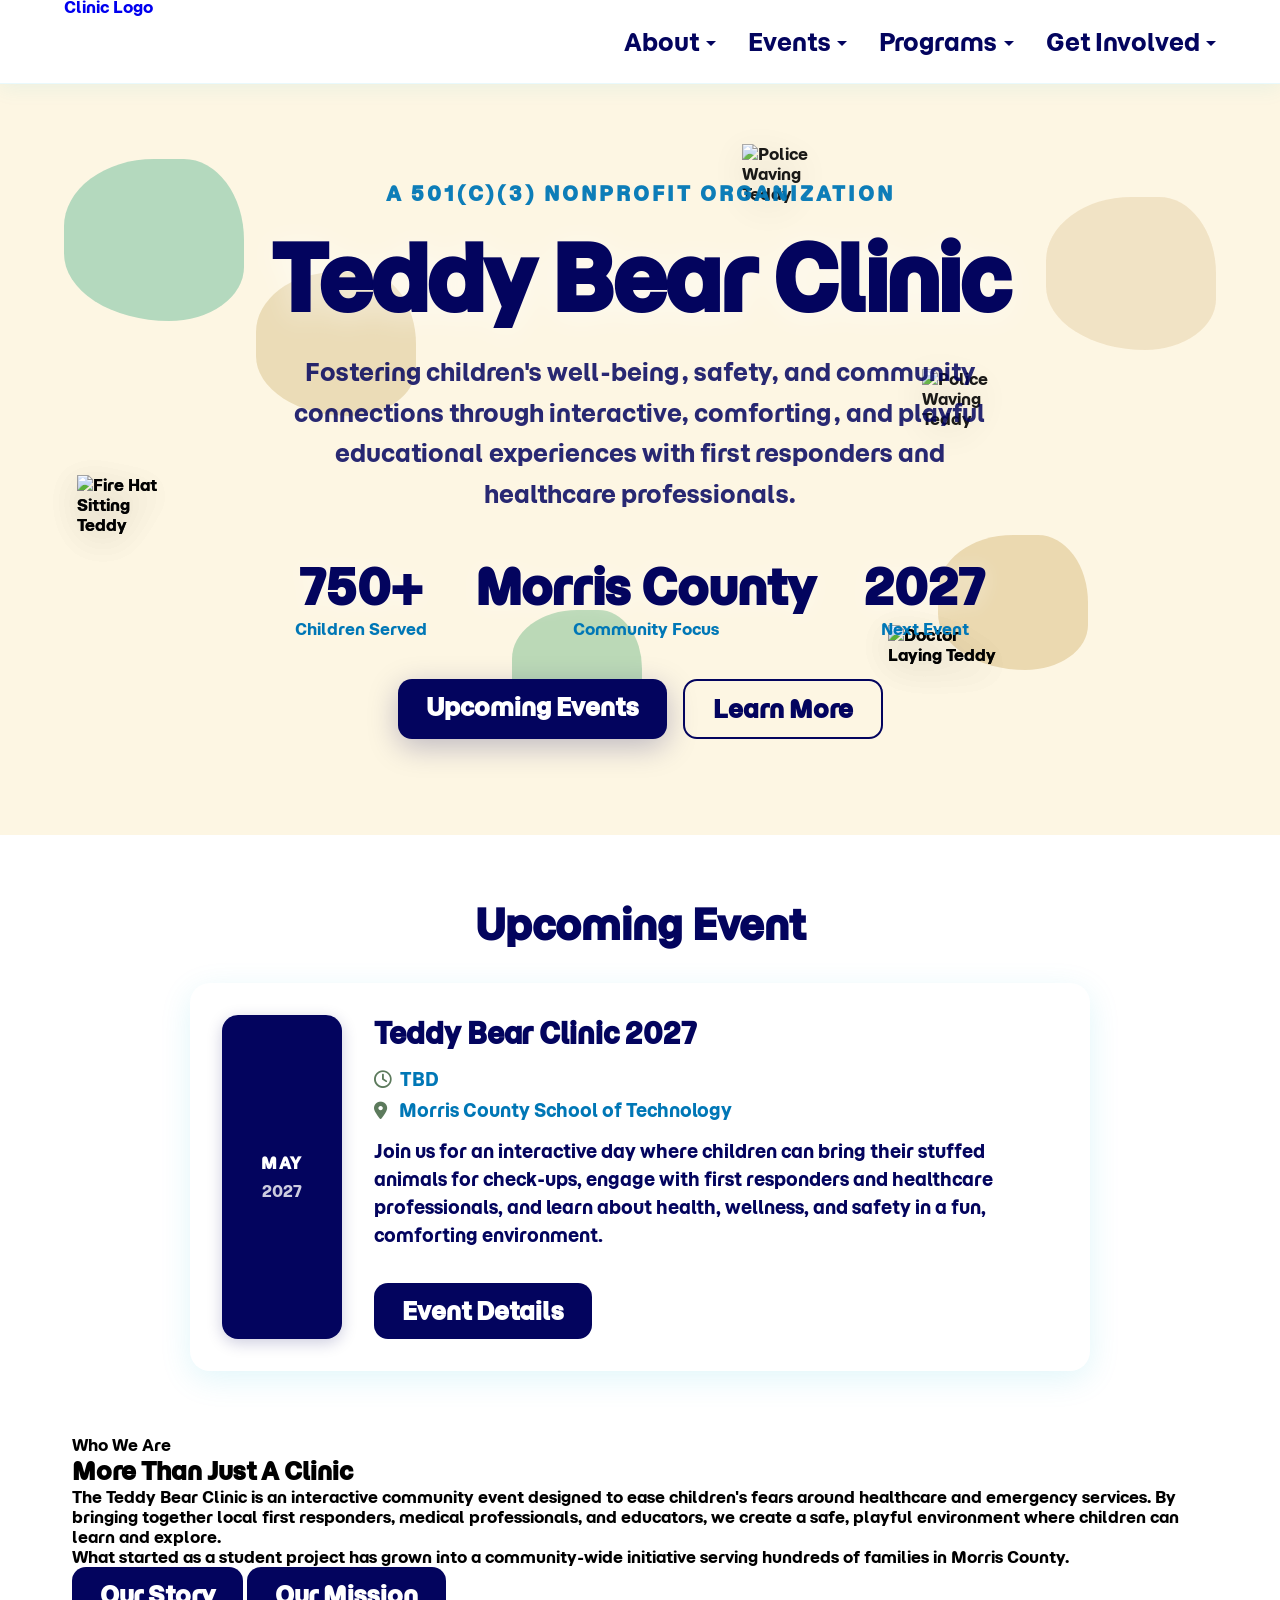
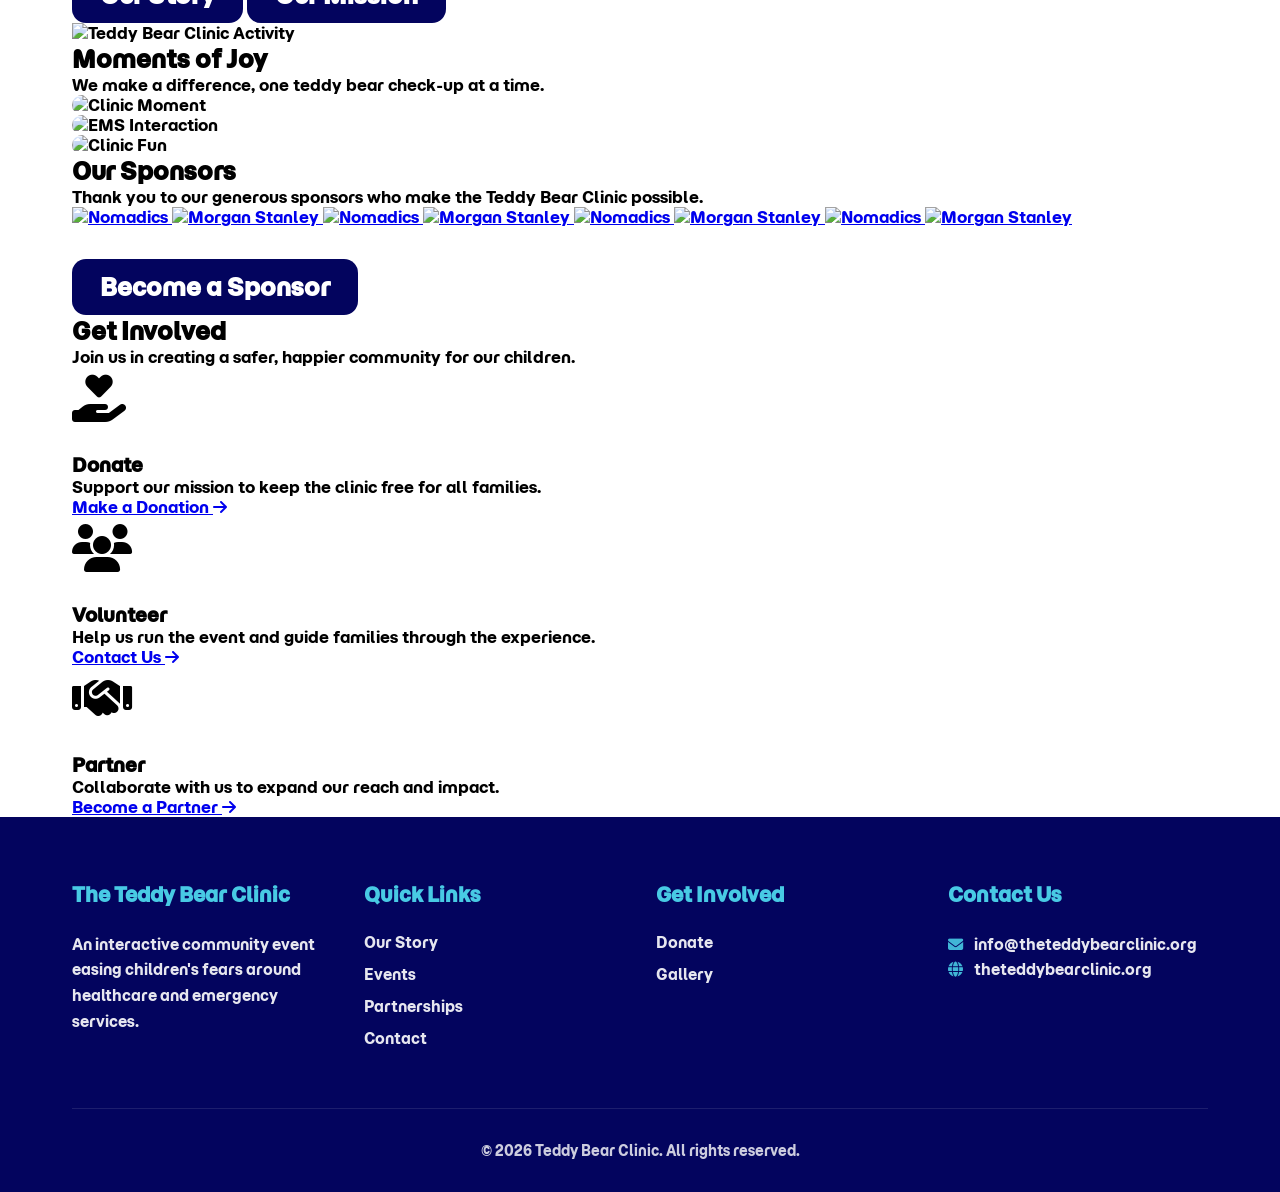
==== templates/index.html @ 262f2ca6 "Apply founders' content decisions: partners, photos, registration Content: - partnerships.html: merg" ====
<!DOCTYPE html>

<html lang="en">

<head>
    <meta charset="UTF-8">
    <meta name="viewport" content="width=device-width, initial-scale=1.0">
    <meta name="theme-color" content="#ffffff">
    <title>The Teddy Bear Clinic</title>
    <meta name="description" content="The Teddy Bear Clinic is a community event that helps children feel more comfortable with healthcare and emergency services.">
    <meta name="robots" content="index,follow">
    <link rel="canonical" href="https://theteddybearclinic.org/">
    <meta property="og:type" content="website">
    <meta property="og:site_name" content="The Teddy Bear Clinic">
    <meta property="og:title" content="The Teddy Bear Clinic">
    <meta property="og:description" content="The Teddy Bear Clinic is a community event that helps children feel more comfortable with healthcare and emergency services.">
    <meta property="og:url" content="https://theteddybearclinic.org/">
    <meta property="og:image" content="https://theteddybearclinic.org/static/assets/preview.jpg">
    <meta name="twitter:card" content="summary_large_image">
    <meta name="twitter:title" content="The Teddy Bear Clinic">
    <meta name="twitter:description" content="The Teddy Bear Clinic is a community event that helps children feel more comfortable with healthcare and emergency services.">
    <meta name="twitter:image" content="https://theteddybearclinic.org/static/assets/preview.jpg">
    <link rel="preconnect" href="https://fonts.googleapis.com">
    <link rel="preconnect" href="https://fonts.gstatic.com" crossorigin>
    <link href="https://fonts.googleapis.com/css2?family=Momo+Trust+Display&display=swap" rel="stylesheet">
    <link rel="stylesheet" href="../static/css/style.css">
    <link rel="stylesheet" href="../static/css/index.css">
    <link rel="stylesheet" href="https://cdnjs.cloudflare.com/ajax/libs/font-awesome/6.5.1/css/all.min.css">
    <link rel="icon" href="../static/assets/favicon.ico" />
</head>

<body class="page-home">
    <!-- Navigation Menu -->
    <nav>
        <a href="index.html" class="logo">
            <img src="../static/assets/logo.svg" alt="The Teddy Bear Clinic Logo">
        </a>

        <!-- Hamburger Menu Button -->
        <button class="nav-toggle" aria-label="Toggle navigation" aria-expanded="false">
            <span class="hamburger"></span>
        </button>

        <ul class="nav-links">
            <li class="dropdown">
                <a href="#">About</a>
                <div class="dropdown-menu">
                    <a href="our-story.html">Our Story</a>
                    <a href="mission-vision.html">Mission & Vision</a>
                    <a href="our-team.html">Our Team</a>
                    <a href="contact.html">Contact Us</a>
                </div>
            </li>
            <li class="dropdown">
                <a href="events.html">Events</a>
                <div class="dropdown-menu">
                    <a href="events.html">Upcoming Events</a>
                    <a href="past-events.html">Past Events</a>
                </div>
            </li>
            <li class="dropdown">
                <a href="#">Programs</a>
                <div class="dropdown-menu">
                    <a href="expansion.html">Expansion</a>
                    <a href="outreach.html">Community Outreach</a>
                    <a href="curriculum.html">Curriculum</a>
                </div>
            </li>
            <li class="dropdown">
                <a href="#">Get Involved</a>
                <div class="dropdown-menu">
                    <a href="partnerships.html">Partner With Us</a>
                    <a href="donate.html">Donate</a>
                    <a href="gallery.html">Gallery</a>
                </div>
            </li>
        </ul>
    </nav>

    <!-- Hero Section -->
    <section class="hero hero-palette-home">
        <!-- Animated blob shapes -->
        <div class="hero-blobs">
            <div class="hero-teddy hero-teddy-3"><img
                    src="../static/assets/Teddy Bear Clinic 2025/AssortedTeddies/FireHatSittingTeddy.png" alt="Fire Hat Sitting Teddy">
            </div>
            <div class="blob blob-1"></div>
            <div class="blob blob-3"></div>
            <div class="hero-teddy hero-teddy-1"><img
                    src="../static/assets/Teddy Bear Clinic 2025/AssortedTeddies/PoliceWavingTeddy.png" alt="Police Waving Teddy">
            </div>
            <div class="blob blob-4"></div>
            <div class="blob blob-6"></div>
            <div class="hero-teddy hero-teddy-4"><img
                    src="../static/assets/Teddy Bear Clinic 2025/AssortedTeddies/LayingDoctorTeddy.png"
                    alt="Doctor Laying Teddy"></div>
            <div class="blob blob-8"></div>
            <div class="hero-teddy hero-teddy-3"><img
                    src="../static/assets/Teddy Bear Clinic 2025/AssortedTeddies/FireHatSittingTeddy.png" alt="Fire Hat Sitting Teddy">
            </div>
            <div class="hero-teddy hero-teddy-2"><img
                    src="../static/assets/Teddy Bear Clinic 2025/AssortedTeddies/PoliceWavingTeddy.png" alt="Police Waving Teddy">
            </div>
            <div class="hero-teddy hero-teddy-4"><img
                    src="../static/assets/Teddy Bear Clinic 2025/AssortedTeddies/LayingDoctorTeddy.png"
                    alt="Doctor Laying Teddy"></div>
            
        </div>
        <div class="hero-content">
            <p class="hero-tagline">A 501(c)(3) Nonprofit Organization</p>
            <h1>Teddy Bear Clinic</h1>
            <p class="hero-subtitle">Fostering children's well-being, safety, and community connections through
                interactive, comforting, and playful educational experiences with first responders and healthcare
                professionals.</p>
            <div class="hero-stats">
                <div class="hero-stat">
                    <span class="hero-stat-number">750+</span>
                    <p class="hero-stat-label">Children Served</p>
                </div>
                <div class="hero-stat">
                    <span class="hero-stat-number">Morris County</span>
                    <p class="hero-stat-label">Community Focus</p>
                </div>
                <div class="hero-stat">
                    <span class="hero-stat-number">2027</span>
                    <p class="hero-stat-label">Next Event</p>
                </div>
            </div>
            <div class="hero-cta">
                <a href="events.html" class="btn">Upcoming Events</a>
                <a href="mission-vision.html" class="btn btn-outline">Learn More</a>
            </div>
        </div>
    </section>


    <!-- Event Date Section -->
    <section class="event-date">
        <div class="event-date-content">
            <h2>Upcoming Event</h2>
            <div class="event-card">
                <div class="event-calendar">
                    <span class="event-month">MAY</span>
                    <span class="event-day"></span>
                    <span class="event-year">2027</span>
                </div>
                <div class="event-details">
                    <h3>Teddy Bear Clinic 2027</h3>
                    <p class="event-time"><i class="fa-regular fa-clock"></i>TBD</p>
                    <p class="event-location"><i class="fa-solid fa-location-dot"></i> Morris County School of
                        Technology</p>
                    <p class="event-description">Join us for an interactive day where children can bring their stuffed
                        animals for check-ups, engage with first responders and healthcare professionals, and learn
                        about health, wellness, and safety in a fun, comforting environment.</p>
                    <a href="events.html" class="btn">Event Details</a>
                </div>
            </div>
        </div>
    </section>

    <!-- About Section -->
    <section class="home-about section-padding">
        <div class="container">
            <div class="two-column-layout">
                <div class="about-text">
                    <span class="eyebrow">Who We Are</span>
                    <h2>More Than Just A Clinic</h2>
                    <p>The Teddy Bear Clinic is an interactive community event designed to ease children's fears around
                        healthcare and emergency services. By bringing together local first responders, medical
                        professionals, and educators, we create a safe, playful environment where children can learn and
                        explore.</p>
                    <p>What started as a student project has grown into a community-wide initiative serving hundreds of
                        families in Morris County.</p>
                    <div class="btn-group">
                        <a href="our-story.html" class="btn">Our Story</a>
                        <a href="mission-vision.html" class="btn btn-outline">Our Mission</a>
                    </div>
                </div>
                <div class="about-image">
                    <div class="image-placeholder">
                        <img src="../static/assets/Teddy Bear Clinic 2025/CLINIC PICS 🏥/IMG_4075.JPG"
                            alt="Teddy Bear Clinic Activity">
                    </div>
                </div>
            </div>
        </div>
    </section>

    <!-- Highlights / Gallery Preview -->
    <section class="home-gallery section-padding alt-bg">
        <div class="container">
            <div class="section-header text-center">
                <h2>Moments of Joy</h2>
                <p>We make a difference, one teddy bear check-up at a time.</p>
            </div>
            <div class="gallery-grid-preview">
                <div class="gallery-item">
                    <img src="../static/assets/Teddy Bear Clinic 2025/CLINIC PICS 🏥/IMG_4070.JPG" alt="Clinic Moment">
                </div>
                <div class="gallery-item">
                    <img src="../static/assets/Teddy Bear Clinic 2025/EMS PICS 🚑/IMG_4263.JPG" alt="EMS Interaction">
                </div>
                <div class="gallery-item">
                    <img src="../static/assets/Teddy Bear Clinic 2025/CLINIC PICS 🏥/IMG_4240.JPG" alt="Clinic Fun">
                </div>
            </div>
        </div>
    </section>

    <!-- Sponsors Section -->
    <section class="home-sponsors section-padding">
        <div class="container">
            <div class="section-header text-center">
                <h2>Our Sponsors</h2>
                <p>Thank you to our generous sponsors who make the Teddy Bear Clinic possible.</p>
            </div>
            <div class="sponsors-carousel">
                <div class="sponsors-track">
                    <a href="https://nomadics.com/" target="_blank" class="sponsor-item">
                        <img src="../static/assets/Sponsors/nomadics.png" alt="Nomadics">
                    </a>
                    <a href="https://www.morganstanley.com/" target="_blank" class="sponsor-item">
                        <img src="../static/assets/Sponsors/morgan-stanley.png" alt="Morgan Stanley">
                    </a>
                    <a href="https://nomadics.com/" target="_blank" class="sponsor-item">
                        <img src="../static/assets/Sponsors/nomadics.png" alt="Nomadics">
                    </a>
                    <a href="https://www.morganstanley.com/" target="_blank" class="sponsor-item">
                        <img src="../static/assets/Sponsors/morgan-stanley.png" alt="Morgan Stanley">
                    </a>
                    <a href="https://nomadics.com/" target="_blank" class="sponsor-item">
                        <img src="../static/assets/Sponsors/nomadics.png" alt="Nomadics">
                    </a>
                    <a href="https://www.morganstanley.com/" target="_blank" class="sponsor-item">
                        <img src="../static/assets/Sponsors/morgan-stanley.png" alt="Morgan Stanley">
                    </a>
                    <a href="https://nomadics.com/" target="_blank" class="sponsor-item">
                        <img src="../static/assets/Sponsors/nomadics.png" alt="Nomadics">
                    </a>
                    <a href="https://www.morganstanley.com/" target="_blank" class="sponsor-item">
                        <img src="../static/assets/Sponsors/morgan-stanley.png" alt="Morgan Stanley">
                    </a>    
                </div>
            </div>
            <div class="text-center" style="margin-top: 2rem;">
                <a href="partnerships.html" class="btn btn-outline">Become a Sponsor</a>
            </div>
        </div>
    </section>

    <!-- Get Involved Section -->
    <section class="home-involve section-padding alt-bg">
        <div class="container">
            <div class="section-header text-center">
                <h2>Get Involved</h2>
                <p>Join us in creating a safer, happier community for our children.</p>
            </div>
            <div class="involve-grid">
                <div class="involve-card">
                    <div class="card-icon"><i class="fa-solid fa-hand-holding-heart"></i></div>
                    <h3>Donate</h3>
                    <p>Support our mission to keep the clinic free for all families.</p>
                    <a href="donate.html" class="link-arrow">Make a Donation <i class="fa-solid fa-arrow-right"></i></a>
                </div>
                <div class="involve-card">
                    <div class="card-icon"><i class="fa-solid fa-users"></i></div>
                    <h3>Volunteer</h3>
                    <p>Help us run the event and guide families through the experience.</p>
                    <a href="contact.html" class="link-arrow">Contact Us <i class="fa-solid fa-arrow-right"></i></a>
                </div>
                <div class="involve-card">
                    <div class="card-icon"><i class="fa-solid fa-handshake"></i></div>
                    <h3>Partner</h3>
                    <p>Collaborate with us to expand our reach and impact.</p>
                    <a href="partnerships.html" class="link-arrow">Become a Partner <i
                            class="fa-solid fa-arrow-right"></i></a>
                </div>
            </div>
        </div>
    </section>

    <!-- Footer -->
    <footer class="site-footer">
        <div class="container">
            <div class="footer-content">
                <div class="footer-section">
                    <h4>The Teddy Bear Clinic</h4>
                    <p>An interactive community event easing children's fears around healthcare and emergency services.
                    </p>
                </div>
                <div class="footer-section">
                    <h4>Quick Links</h4>
                    <ul>
                        <li><a href="our-story.html">Our Story</a></li>
                        <li><a href="events.html">Events</a></li>
                        <li><a href="partnerships.html">Partnerships</a></li>
                        <li><a href="contact.html">Contact</a></li>
                    </ul>
                </div>
                <div class="footer-section">
                    <h4>Get Involved</h4>
                    <ul>
                        <li><a href="donate.html">Donate</a></li>
                        <li><a href="gallery.html">Gallery</a></li>
                    </ul>
                </div>
                <div class="footer-section">
                    <h4>Contact Us</h4>
                    <p><i class="fa-solid fa-envelope"></i> info@theteddybearclinic.org</p>
                    <p><i class="fa-solid fa-globe"></i> theteddybearclinic.org</p>
                </div>
            </div>
            <div class="footer-bottom">
                <p>&copy; 2026 Teddy Bear Clinic. All rights reserved.</p>
            </div>
        </div>
    </footer>

    <script src="../static/js/main.js"></script>
</body>

</html>
---- static/css/style.css ----
/* Main stylesheet */

:root {
  --bg: #ade8f4;
  --surface: #ffffff;
  --primary: #03045e;
  --secondary: #0077b6;
  --accent: rgb(23, 155, 182);
  --accent-hover: #48cae4;
  --text: #03045e;
  --text-light: #ffffff;
  --border: #90e0ef;
}

/* NOTE: Page-specific theme variables have been moved to individual page CSS files */

* {
  margin: 0;
  padding: 0;
  box-sizing: border-box;
}

html,
body {
  overflow-x: hidden;
}

html {
  background-color: #ffffff;
}

body {
  font-family: "Momo Trust Display", sans-serif;
}

/* Font Awesome Icon Styling */
.contact-icon i,
.card-icon i,
.mission-icon i,
.social-icon i {
  color: var(--theme-text);
}

.feature-icon i {
  color: var(--theme-text);
}

.image-placeholder i,
.image-placeholder.large i {
  font-size: 3rem;
}

.event-time i,
.event-location i {
  margin-right: 0.5rem;
  color: #5c7a5c;
}

.footer-section p i {
  margin-right: 0.5rem;
  color: var(--accent-hover);
}

nav {
  width: 100%;
  padding: 1.5rem 5%;
  min-height: 84px;
  background: var(--theme-surface);
  border-bottom: 1px solid #90e0ef33;
  backdrop-filter: blur(15px);
  box-shadow: 0 4px 20px rgba(0, 180, 216, 0.08);
  margin-bottom: 0;
  position: relative;
  z-index: 100;

  display: flex;
  align-items: center;
  justify-content: space-between;
}

.logo {
  position: relative;
  width: 160px;
  flex: 0 0 160px;
  display: block;
}

.logo img {
  position: absolute;
  left: 0;
  top: 50%;
  transform: translateY(-50%);
  height: 130px;
  width: auto;
  display: block;
}

.nav-links {
  list-style: none;
  display: flex;
  gap: 2rem;
}

.nav-links li {
  position: relative;
}

.nav-links li>a {
  position: relative;
  font-size: 1.5rem;
  font-weight: 500;
  color: var(--text);
  text-decoration: none;
  transition: 0.3s;
  display: block;
}

.nav-links li>a:hover {
  color: var(--accent);
}

.dropdown-menu {
  position: absolute;
  top: 100%;
  left: 50%;
  transform: translateX(-50%);
  margin-top: 1rem;
  background: var(--surface);
  border: 1px solid var(--border);
  border-radius: 12px;
  min-width: 200px;
  padding: 0.5rem 0;
  box-shadow:
    0 8px 32px rgba(0, 180, 216, 0.15),
    0 4px 16px rgba(3, 4, 94, 0.1);
  opacity: 0;
  visibility: hidden;
  transform: translateX(-50%) translateY(-10px);
  transition: all 0.3s cubic-bezier(0.4, 0, 0.2, 1);
  z-index: 1000;
}

.dropdown:hover .dropdown-menu {
  opacity: 1;
  visibility: visible;
  transform: translateX(-50%) translateY(0);
}

.dropdown-menu a {
  display: block;
  padding: 0.75rem 1.5rem;
  font-size: 1.2rem;
  font-weight: 500;
  color: var(--text);
  text-decoration: none;
  transition: all 0.2s;
  white-space: nowrap;
}

.dropdown-menu a:hover {
  background: linear-gradient(90deg, rgba(173, 232, 244, 0.3) 0%, rgba(72, 202, 228, 0.2) 100%);
  color: var(--accent);
  padding-left: 2rem;
  padding-right: 1rem;
}

.dropdown>a::after {
  content: "";
  display: inline-block;
  width: 0;
  height: 0;
  margin-left: 0.4rem;
  border-left: 5px solid transparent;
  border-right: 5px solid transparent;
  border-top: 5px solid currentColor;
  vertical-align: middle;
  transition: transform 0.3s;
}

.dropdown:hover>a::after {
  transform: rotate(180deg);
}

.btns {
  display: flex;
}

.btn {
  padding: 0.75rem 1.75rem;
  min-width: 140px;
  border-radius: 14px;
  font-weight: 700;
  font-size: 1.5rem;
  background: var(--primary);
  color: var(--text-light);
  border: none;
  cursor: pointer;
  transition:
    transform 0.28s cubic-bezier(0.4, 0, 0.2, 1),
    box-shadow 0.28s;
  text-decoration: none;
  display: inline-block;
  text-align: center;
}

.register-btn {
  background: var(--theme-primary);
  color: #ffffff;
}

.register-btn:hover {
  background: var(--theme-hover);
  transform: translateY(-2px) scale(1.03);
  box-shadow: 0 8px 20px color-mix(in srgb,
      var(--theme-hover) 40%,
      transparent);
}

.register-btn:active {
  transform: translateY(0) scale(0.98);
}

.btn:hover {
  background: var(--theme-hover);
  transform: translateY(-3px);
}

/* Hero Section - Animated Blob Style */
.hero {
  width: 100%;
  min-height: 70vh;
  display: flex;
  align-items: center;
  justify-content: center;
  background: #fdf6e3;
  padding: 6rem 5%;
  position: relative;
  overflow: hidden;
  z-index: 0;
}

/* Remove the ::before pseudo-element, we'll use real blob divs */
.hero::before {
  display: none;
}

/* Remove ::after, replaced by blobs */
.hero::after {
  display: none;
}

/* Animated blob shapes */
.hero-blobs {
  position: absolute;
  top: 0;
  left: 0;
  width: 100%;
  height: 100%;
  pointer-events: none;
  z-index: 0;
}

/* ===== BLOB ANIMATIONS (OPTIMIZED) ===== */

.blob {
  position: absolute;
  opacity: 0.85;
  will-change: transform;
  /* Default values - overridden per blob */
  --blob-color: #4a7c59;
  --blob-size: 150px;
  --blob-top: 50%;
  --blob-left: 50%;
  --float-duration: 25s;
  --float-delay: 0s;
  --morph-duration: 10s;
  --morph-delay: 0s;

  width: var(--blob-size);
  height: calc(var(--blob-size) * 0.9);
  background: var(--blob-color);
  top: var(--blob-top);
  left: var(--blob-left);
  border-radius: 60% 40% 50% 70% / 50% 60% 40% 50%;
  animation:
    blob-float var(--float-duration) ease-in-out var(--float-delay) infinite,
    blob-morph var(--morph-duration) ease-in-out var(--morph-delay) infinite;
}

/* Individual blob positioning and timing */
.blob-1 {
  --blob-color: #a8d4b8;
  --blob-size: 180px;
  --blob-top: 10%;
  --blob-left: 5%;
  --float-duration: 25s;
  --morph-duration: 12s;
}

.blob-2 {
  --blob-color: #b8c8d8;
  --blob-size: 140px;
  --blob-top: 5%;
  --blob-left: 60%;
  --float-duration: 22s;
  --float-delay: -5s;
  --morph-duration: 10s;
  --morph-delay: -3s;
}

.blob-3 {
  --blob-color: #e8d4a8;
  --blob-size: 150px;
  --blob-top: 60%;
  --blob-left: auto;
  right: 15%;
  --float-duration: 28s;
  --float-delay: -10s;
  --morph-duration: 11s;
  --morph-delay: -6s;
}

.blob-4 {
  --blob-color: #e8d8b0;
  --blob-size: 160px;
  --blob-top: 25%;
  --blob-left: 20%;
  --float-duration: 30s;
  --float-delay: -15s;
  --morph-duration: 13s;
  --morph-delay: -2s;
}

.blob-5 {
  --blob-color: #c8e0dc;
  --blob-size: 130px;
  --blob-top: 40%;
  --blob-left: 70%;
  --float-duration: 24s;
  --float-delay: -8s;
  --morph-duration: 9s;
  --morph-delay: -5s;
}

.blob-6 {
  --blob-color: #b0d4b0;
  --blob-size: 130px;
  --blob-top: 70%;
  --blob-left: 40%;
  --float-duration: 26s;
  --float-delay: -12s;
  --morph-duration: 11s;
  --morph-delay: -7s;
}

.blob-7 {
  --blob-color: #a0d0a8;
  --blob-size: 140px;
  --blob-top: 55%;
  --blob-left: 8%;
  --float-duration: 27s;
  --float-delay: -18s;
  --morph-duration: 10s;
  --morph-delay: -4s;
}

.blob-8 {
  --blob-color: #f0e0c0;
  --blob-size: 170px;
  --blob-top: 15%;
  --blob-left: auto;
  right: 5%;
  --float-duration: 23s;
  --float-delay: -3s;
  --morph-duration: 12s;
  --morph-delay: -8s;
}

.blob-9 {
  --blob-color: #b8d8d8;
  --blob-size: 150px;
  --blob-top: 75%;
  --blob-left: auto;
  right: 25%;
  --float-duration: 29s;
  --float-delay: -20s;
  --morph-duration: 14s;
  --morph-delay: -1s;
}

/* Single float animation - negative delays create variety */
@keyframes blob-float {

  0%,
  100% {
    transform: translate(0, 0) rotate(0deg);
  }

  10% {
    transform: translate(80px, 50px) rotate(8deg);
  }

  25% {
    transform: translate(150px, 120px) rotate(-12deg);
  }

  40% {
    transform: translate(50px, 180px) rotate(15deg);
  }

  55% {
    transform: translate(-80px, 100px) rotate(-8deg);
  }

  70% {
    transform: translate(-120px, 30px) rotate(10deg);
  }

  85% {
    transform: translate(-40px, -60px) rotate(-5deg);
  }
}

/* Single morph animation */
@keyframes blob-morph {

  0%,
  100% {
    border-radius: 60% 40% 50% 70% / 50% 60% 40% 50%;
  }

  25% {
    border-radius: 40% 60% 70% 50% / 60% 40% 50% 60%;
  }

  50% {
    border-radius: 50% 50% 40% 60% / 40% 60% 60% 40%;
  }

  75% {
    border-radius: 70% 30% 60% 40% / 50% 50% 40% 60%;
  }
}

/* ===== TEDDY BEAR IMAGES IN HERO ===== */
.hero-teddy {
  position: absolute;
  opacity: 0.9;
  will-change: transform;
  pointer-events: none;
  z-index: 1;
  /* Default values - overridden per teddy */
  --teddy-size: 120px;
  --teddy-top: 50%;
  --teddy-left: 50%;
  --float-duration: 25s;
  --float-delay: 0s;

  width: var(--teddy-size);
  height: var(--teddy-size);
  top: var(--teddy-top);
  left: var(--teddy-left);
  animation: teddy-float var(--float-duration) ease-in-out var(--float-delay) infinite;
  filter: drop-shadow(0 8px 20px rgba(0, 0, 0, 0.15));
  display: flex;
  align-items: center;
  justify-content: center;
}

.hero-teddy img {
  display: block;
  width: 100%;
  height: 100%;
  object-fit: contain;
}

/* Individual teddy positioning - replacing blob-2, blob-5, blob-7, blob-9 positions */
.hero-teddy-1 {
  --teddy-size: 100px;
  --teddy-top: 8%;
  --teddy-left: 58%;
  --float-duration: 22s;
  --float-delay: -5s;
}

.hero-teddy-2 {
  --teddy-size: 90px;
  --teddy-top: 38%;
  --teddy-left: 72%;
  --float-duration: 24s;
  --float-delay: -8s;
}

.hero-teddy-3 {
  --teddy-size: 95px;
  --teddy-top: 52%;
  --teddy-left: 6%;
  --float-duration: 27s;
  --float-delay: -18s;
}

.hero-teddy-4 {
  --teddy-size: 110px;
  --teddy-top: 72%;
  --teddy-left: auto;
  right: 22%;
  --float-duration: 29s;
  --float-delay: -20s;
}

/* Teddy float animation - gentler than blobs */
@keyframes teddy-float {

  0%,
  100% {
    transform: translate(0, 0) rotate(0deg);
  }

  15% {
    transform: translate(30px, 20px) rotate(5deg);
  }

  30% {
    transform: translate(60px, 50px) rotate(-3deg);
  }

  45% {
    transform: translate(25px, 80px) rotate(8deg);
  }

  60% {
    transform: translate(-30px, 40px) rotate(-5deg);
  }

  75% {
    transform: translate(-50px, 10px) rotate(6deg);
  }

  90% {
    transform: translate(-20px, -25px) rotate(-2deg);
  }
}

.hero-content {
  position: relative;
  z-index: 1;
  text-align: center;
  max-width: 900px;
}

.hero-tagline {
  font-size: 1.25rem;
  font-weight: 600;
  color: var(--secondary);
  letter-spacing: 0.15em;
  text-transform: uppercase;
  margin-bottom: 1.5rem;
  opacity: 0.95;
}

.hero h1 {
  font-size: clamp(3rem, 8vw, 5.5rem);
  font-weight: 700;
  color: var(--primary);
  text-shadow: 0 4px 30px rgba(255, 255, 255, 0.5);
  letter-spacing: -0.02em;
  line-height: 1.1;
  margin-bottom: 1.5rem;
}

.hero-subtitle {
  font-size: clamp(1.1rem, 2.5vw, 1.5rem);
  color: var(--text);
  line-height: 1.7;
  max-width: 700px;
  margin: 0 auto 2.5rem;
  opacity: 0.85;
}

.hero-stats {
  display: flex;
  justify-content: center;
  gap: 3rem;
  margin-top: 3rem;
  flex-wrap: wrap;
}

.hero-stat {
  text-align: center;
}

.hero-stat-number {
  font-size: 3rem;
  font-weight: 700;
  color: var(--primary);
  line-height: 1;
  text-shadow: 0 2px 20px rgba(255, 255, 255, 0.4);
}

.hero-stat-label {
  font-size: 1rem;
  color: var(--secondary);
  margin-top: 0.5rem;
  font-weight: 500;
}

.hero-cta {
  display: flex;
  gap: 1rem;
  justify-content: center;
  flex-wrap: wrap;
  margin-top: 2.5rem;
}

.hero .btn {
  background: var(--primary);
  color: var(--text-light);
  box-shadow: 0 8px 30px rgba(3, 4, 94, 0.25);
}

.hero .btn:hover {
  background: var(--secondary);
  color: var(--text-light);
  transform: translateY(-4px);
  box-shadow: 0 12px 40px rgba(3, 4, 94, 0.3);
}

.hero .btn-outline {
  background: transparent;
  color: var(--primary);
  border: 2px solid var(--primary);
  box-shadow: none;
}

.hero .btn-outline:hover {
  background: rgba(3, 4, 94, 0.1);
  border-color: var(--secondary);
  color: var(--secondary);
}

/* Event Date Section */
.event-date {
  width: 100%;
  padding: 4rem 5%;
  background: var(--surface);
}

.event-date-content {
  max-width: 900px;
  margin: 0 auto;
}

.event-date h2 {
  font-size: 2.5rem;
  color: var(--primary);
  text-align: center;
  margin-bottom: 2rem;
}

.event-card {
  display: flex;
  gap: 2rem;
  background: var(--theme-surface);
  border-radius: 20px;
  padding: 2rem;
  box-shadow: 0 8px 32px rgba(0, 180, 216, 0.12);
  border: 2px solid var(--theme-primary);
}

.event-calendar {
  display: flex;
  flex-direction: column;
  align-items: center;
  justify-content: center;
  background: var(--primary);
  color: var(--text-light);
  border-radius: 16px;
  padding: 1.5rem 2rem;
  min-width: 120px;
  box-shadow: 0 4px 16px rgba(3, 4, 94, 0.2);
}

.event-month {
  font-size: 1rem;
  font-weight: 600;
  text-transform: uppercase;
  letter-spacing: 0.1em;
}

.event-day {
  font-size: 3rem;
  font-weight: 700;
  line-height: 1;
  margin: 0.25rem 0;
}

.event-year {
  font-size: 1rem;
  font-weight: 500;
  opacity: 0.8;
}

.event-details {
  flex: 1;
}

.event-details h3 {
  font-size: 1.75rem;
  color: var(--primary);
  margin-bottom: 1rem;
}

.event-time,
.event-location {
  font-size: 1.1rem;
  color: var(--secondary);
  margin-bottom: 0.5rem;
}

.event-description {
  font-size: 1.1rem;
  color: var(--text);
  line-height: 1.6;
  margin: 1rem 0 1.5rem;
}

.event-details .btn {
  margin-top: 0.5rem;
}

/* ===== HAMBURGER MENU & MOBILE NAV ===== */

/* Hamburger button - hidden on desktop */
.nav-toggle {
  display: none;
  background: none;
  border: none;
  cursor: pointer;
  padding: 0.5rem;
  z-index: 10000;
}

.hamburger {
  display: block;
  width: 28px;
  height: 3px;
  background: var(--primary);
  border-radius: 3px;
  position: relative;
  transition: background 0.3s;
}

.hamburger::before,
.hamburger::after {
  content: "";
  position: absolute;
  left: 0;
  width: 28px;
  height: 3px;
  background: var(--primary);
  border-radius: 3px;
  transition:
    transform 0.3s,
    top 0.3s;
}

.hamburger::before {
  top: -8px;
}

.hamburger::after {
  top: 8px;
}

/* Hamburger animation when open */
.nav-toggle.active .hamburger {
  background: transparent;
}

.nav-toggle.active .hamburger::before {
  top: 0;
  transform: rotate(45deg);
}

.nav-toggle.active .hamburger::after {
  top: 0;
  transform: rotate(-45deg);
}

/* ===== TABLET BREAKPOINT (1024px) ===== */
@media (max-width: 1024px) {
  nav {
    padding: 1rem 4%;
  }

  .nav-links {
    gap: 1.25rem;
  }

  .nav-links li>a {
    font-size: 1.2rem;
  }

  .dropdown>a::after {
    margin-left: 0.5rem;
  }

  .btn {
    padding: 0.6rem 1.25rem;
    font-size: 1.2rem;
    min-width: 120px;
  }

  .hero {
    padding: 5rem 4%;
  }

  .hero-stats {
    gap: 2rem;
  }

  .hero-stat-number {
    font-size: 2.5rem;
  }
}

/* ===== MOBILE BREAKPOINT (816px) ===== */
@media (max-width: 816px) {

  /* Show hamburger */
  .nav-toggle {
    display: block;
    order: 3;
  }

  /* Mobile nav slide-in panel */
  .nav-links {
    position: fixed;
    top: 0;
    right: -320px;
    width: 80%;
    max-width: 320px;
    height: 100vh;
    height: 100dvh;
    background: var(--surface);
    display: flex;
    flex-direction: column;
    padding: 5rem 1.5rem 2rem;
    gap: 0;
    box-shadow: -4px 0 30px rgba(3, 4, 94, 0.15);
    transition: right 0.35s ease;
    overflow-y: auto;
    z-index: 9999;
  }

  .nav-links.active {
    right: 0;
  }

  .nav-links li {
    width: 100%;
    border-bottom: 1px solid var(--border);
    list-style: none;
  }

  .nav-links li>a {
    display: flex;
    align-items: center;
    justify-content: space-between;
    padding: 1rem 0;
    font-size: 1.3rem;
    cursor: pointer;
  }

  /* Mobile dropdown styling */
  .dropdown>a::after {
    margin-left: auto;
    flex-shrink: 0;
    transition: transform 0.3s;
  }

  /* Disable hover dropdown on mobile - use JS click instead */
  .dropdown:hover .dropdown-menu {
    max-height: 0;
    padding: 0;
  }

  .dropdown-menu {
    position: static !important;
    transform: none !important;
    opacity: 1 !important;
    visibility: visible !important;
    max-height: 0;
    overflow: hidden;
    margin-top: 0;
    padding: 0;
    border: none;
    box-shadow: none;
    background: rgba(173, 232, 244, 0.4);
    border-radius: 8px;
    transition:
      max-height 0.3s ease,
      padding 0.3s ease;
  }

  .dropdown.open .dropdown-menu {
    max-height: 400px;
    padding: 0.5rem 0;
    margin-top: 0.5rem;
  }

  .dropdown.open>a::after {
    transform: rotate(180deg);
  }

  .dropdown-menu a {
    padding: 0.75rem 1.5rem;
    font-size: 1.1rem;
  }

  .dropdown-menu a:hover {
    padding-left: 2rem;
  }

  /* Hide CTA button in nav on mobile, or move it */
  .btns {
    display: none;
  }

  /* Logo adjustments */
  .logo {
    width: 120px;
    flex: 0 0 120px;
  }

  .logo img {
    height: 90px;
  }

  /* Hero adjustments */
  .hero {
    min-height: auto;
    padding: 4rem 5%;
  }

  .hero-tagline {
    font-size: 0.9rem;
    letter-spacing: 0.1em;
  }

  .hero h1 {
    font-size: 2.5rem;
  }

  .hero-subtitle {
    font-size: 1rem;
    margin-bottom: 2rem;
  }

  .hero-stats {
    gap: 1.5rem;
    margin-top: 2rem;
  }

  .hero-stat-number {
    font-size: 1.8rem;
  }

  /* Blobs - smaller and more spread out on tablet */
  .blob {
    --blob-size: 100px;
    opacity: 0.7;
  }

  .blob-1 {
    --blob-size: 120px;
    --blob-top: 5%;
    --blob-left: 0%;
  }

  .blob-2 {
    --blob-size: 90px;
    --blob-top: 0%;
    --blob-left: 70%;
  }

  .blob-3 {
    --blob-size: 100px;
    --blob-top: 65%;
    right: 5%;
  }

  .blob-4 {
    --blob-size: 110px;
    --blob-top: 30%;
    --blob-left: 5%;
  }

  .blob-5 {
    --blob-size: 85px;
    --blob-top: 45%;
    --blob-left: 80%;
  }

  .blob-6 {
    --blob-size: 90px;
    --blob-top: 80%;
    --blob-left: 35%;
  }

  .blob-7 {
    --blob-size: 95px;
    --blob-top: 60%;
    --blob-left: -5%;
  }

  .blob-8 {
    --blob-size: 105px;
    --blob-top: 10%;
    right: -5%;
  }

  .blob-9 {
    --blob-size: 100px;
    --blob-top: 85%;
    right: 15%;
  }

  .hero-stat-label {
    font-size: 0.85rem;
  }

  .hero-cta {
    flex-direction: column;
    align-items: center;
    gap: 0.75rem;
  }

  .hero .btn {
    width: 100%;
    max-width: 280px;
  }

  /* Event section */
  .event-date {
    padding: 3rem 5%;
  }

  .event-date h2 {
    font-size: 1.75rem;
  }

  .event-card {
    flex-direction: column;
    text-align: center;
    padding: 1.5rem;
  }

  .event-calendar {
    margin-bottom: 1rem;
  }

  .event-details h3 {
    font-size: 1.4rem;
  }

  .event-description {
    font-size: 1rem;
  }
}

/* ===== SMALL MOBILE (480px) ===== */
@media (max-width: 480px) {
  nav {
    padding: 0.75rem 4%;
    min-height: 70px;
  }

  .logo {
    width: 100px;
    flex: 0 0 100px;
  }

  .logo img {
    height: 70px;
  }

  .hero {
    padding: 3rem 4%;
  }

  .hero-tagline {
    font-size: 0.8rem;
  }

  .hero h1 {
    font-size: 2rem;
  }

  .hero-subtitle {
    font-size: 0.95rem;
  }

  /* Blobs - smaller on mobile, hide some */
  .blob {
    --blob-size: 90px;
    opacity: 0.6;
  }

  .blob-1 {
    --blob-size: 100px;
    --blob-top: 2%;
    --blob-left: -5%;
  }

  .blob-2 {
    --blob-size: 80px;
    --blob-top: 0%;
    --blob-left: 75%;
  }

  .blob-3 {
    --blob-size: 90px;
    --blob-top: 70%;
    right: 0%;
  }

  .blob-4 {
    display: none;
  }

  .blob-5 {
    --blob-size: 75px;
    --blob-top: 50%;
    --blob-left: 85%;
  }

  .blob-6 {
    display: none;
  }

  .blob-7 {
    --blob-size: 85px;
    --blob-top: 65%;
    --blob-left: -10%;
  }

  .blob-8 {
    display: none;
  }

  .blob-9 {
    --blob-size: 75px;
    --blob-top: 90%;
    right: 25%;
  }

  .hero-stats {
    flex-direction: column;
    gap: 1.25rem;
  }

  .hero-stat-number {
    font-size: 2rem;
  }

  .btn {
    padding: 0.6rem 1.25rem;
    font-size: 1rem;
    min-width: auto;
  }

  .event-date {
    padding: 2rem 4%;
  }

  .event-card {
    padding: 1rem;
  }

  .event-calendar {
    padding: 1rem;
  }

  .event-day {
    font-size: 2.5rem;
  }
}

/* Mobile menu overlay background */
.nav-overlay {
  position: fixed;
  top: 0;
  left: 0;
  width: 100%;
  height: 100%;
  background: transparent;
  z-index: 9998;
  pointer-events: none;
  transition: background 0.3s;
}

.nav-overlay.active {
  background: rgba(0, 0, 0, 0.25);
  pointer-events: auto;
  z-index: 1;
}

/* Prevent body scroll when menu is open */
body.nav-open {
  overflow: hidden;
}

/* ===== PAGE CONTENT STYLES ===== */

/* Hero Variants */
.hero-small {
  min-height: 280px;
}

.hero-small .hero-subtitle {
  font-size: 1.5rem;
  margin-top: 1rem;
  opacity: 0.85;
}

/* Container */
.container {
  max-width: 1200px;
  margin: 0 auto;
  padding: 0 2rem;
}

/* Content Sections */
.content-section {
  padding: 5rem 0;
}

.content-section.alt-bg {
  background: var(--surface);
}

.section-title {
  font-size: 2.5rem;
  color: var(--dark);
  text-align: center;
  margin-bottom: 3rem;
  position: relative;
}

.section-title::after {
  content: "";
  display: block;
  width: 80px;
  height: 4px;
  background: linear-gradient(90deg, var(--accent), var(--secondary));
  margin: 1rem auto 0;
  border-radius: 2px;
}

/* Story Section */
.story-content {
  display: grid;
  grid-template-columns: 1fr 1fr;
  gap: 4rem;
  align-items: center;
}

.story-text h3 {
  font-size: 1.75rem;
  color: var(--secondary);
  margin-bottom: 1.5rem;
}

.story-text p {
  font-size: 1.1rem;
  line-height: 1.8;
  margin-bottom: 1rem;
  color: var(--text);
}

.story-image .image-placeholder {
  background: transparent;
  border-radius: 20px;
  padding: 0;
  text-align: center;
  color: var(--text-light);
  min-height: 300px;
  display: flex;
  flex-direction: column;
  align-items: center;
  justify-content: center;
  overflow: hidden;
}

.story-image .image-placeholder img {
  width: 100%;
  height: 100%;
  max-height: 400px;
  object-fit: cover;
  border-radius: 20px;
  image-rendering: -webkit-optimize-contrast;
}

.story-image .image-placeholder span {
  font-size: 4rem;
  margin-bottom: 1rem;
}

.story-image .image-placeholder p {
  font-size: 1.25rem;
  font-weight: 600;
}

/* Mission Cards */
.mission-cards {
  display: grid;
  grid-template-columns: repeat(3, 1fr);
  gap: 2rem;
}

.mission-card {
  background: var(--theme-surface);
  border-radius: 20px;
  padding: 2.5rem;
  text-align: center;
  box-shadow: 0 4px 20px rgba(0, 180, 216, 0.1);
  transition:
    transform 0.3s,
    box-shadow 0.3s;
}

.mission-card:hover {
  transform: translateY(-8px);
  box-shadow: 0 12px 40px rgba(0, 180, 216, 0.2);
}

.card-icon {
  font-size: 3rem;
  margin-bottom: 1.5rem;
}

.mission-card h3 {
  font-size: 1.5rem;
  color: var(--primary);
  margin-bottom: 1rem;
}

.mission-card p {
  font-size: 1rem;
  line-height: 1.7;
  color: var(--theme-text);
}

/* Academy Section */
.academy-intro {
  text-align: center;
  margin-bottom: 3rem;
}

.lead-text {
  font-size: 1.3rem;
  line-height: 1.8;
  color: var(--text);
  max-width: 800px;
  margin: 0 auto;
}

.academy-features {
  display: grid;
  grid-template-columns: repeat(4, 1fr);
  gap: 2rem;
}

.feature-item {
  border-radius: 16px;
  padding: 2rem;
  text-align: center;
  border: 2px solid var(--border);
  transition: all 0.3s;
}

.feature-item:hover {
  background: linear-gradient(135deg, rgba(173, 232, 244, 0.3) 0%, rgba(255, 255, 255, 1) 100%);
}

.feature-icon {
  font-size: 2.5rem;
  margin-bottom: 1rem;
}

.feature-item h4 {
  font-size: 1.2rem;
  color: var(--primary);
  margin-bottom: 0.75rem;
}

.feature-item p {
  font-size: 0.95rem;
  line-height: 1.6;
  color: var(--text);
}

/* Activities Grid */
.activities-grid {
  display: grid;
  grid-template-columns: repeat(4, 1fr);
  gap: 2rem;
}

.activity-card {
  background: var(--bg);
  border-radius: 16px;
  overflow: hidden;
  box-shadow: 0 4px 15px rgba(0, 180, 216, 0.1);
  transition: transform 0.3s;
}

.activity-card:hover {
  transform: translateY(-5px);
}

.activity-image {
  background: linear-gradient(135deg, var(--accent) 0%, var(--secondary) 100%);
  padding: 2rem;
  text-align: center;
}

.activity-image span {
  font-size: 3rem;
}

.activity-card h4 {
  font-size: 1.1rem;
  color: var(--primary);
  padding: 1.25rem 1.25rem 0.5rem;
}

.activity-card p {
  font-size: 0.9rem;
  line-height: 1.6;
  color: var(--text);
  padding: 0 1.25rem 1.5rem;
}

/* Donate Page Specific Styles */
.donate-intro {
  max-width: 800px;
  margin: 0 auto;
  text-align: center;
}

.donate-intro .lead-text {
  font-size: 1.3rem;
  line-height: 1.8;
  margin-bottom: 1.5rem;
  color: var(--theme-text, var(--text));
}

.donate-intro p {
  font-size: 1.1rem;
  line-height: 1.7;
  color: var(--theme-text, var(--text));
}

.donate-gallery {
  display: grid;
  grid-template-columns: repeat(3, 1fr);
  gap: 2rem;
}

.gallery-item {
  border-radius: 16px;
  overflow: hidden;
}

.gallery-item .image-placeholder.large {
  min-height: 250px;
  display: flex;
  flex-direction: column;
  align-items: center;
  justify-content: center;
  gap: 1rem;
  border-radius: 16px;
}

.gallery-item .image-placeholder.large span {
  font-size: 3rem;
}

.gallery-item .image-placeholder.large p {
  font-size: 1rem;
  color: var(--theme-text, var(--text));
}

.donate-cta {
  text-align: center;
  max-width: 700px;
  margin: 0 auto;
  padding: 3rem;
  background: var(--theme-surface, var(--surface));
  border-radius: 20px;
  box-shadow: 0 8px 30px rgba(0, 0, 0, 0.08);
}

.donate-cta h2 {
  font-size: 2rem;
  color: var(--theme-primary, var(--primary));
  margin-bottom: 1.5rem;
}

.donate-cta p {
  font-size: 1.1rem;
  line-height: 1.7;
  color: var(--theme-text, var(--text));
  margin-bottom: 2rem;
}

.cta-buttons {
  display: flex;
  gap: 1rem;
  justify-content: center;
  flex-wrap: wrap;
}

.cta-buttons .btn {
  min-width: 160px;
}

/* Publications */
.publications-list {
  display: flex;
  justify-content: center;
  gap: 3rem;
  flex-wrap: wrap;
}

.publication-item {
  text-align: center;
  padding: 2rem;
}

.pub-logo {
  font-size: 2rem;
  font-weight: 700;
  color: var(--primary);
  background: var(--surface);
  padding: 1.5rem 2.5rem;
  border-radius: 12px;
  margin-bottom: 1rem;
  box-shadow: 0 4px 15px rgba(0, 180, 216, 0.1);
}

.publication-item p {
  font-size: 1rem;
  color: var(--text);
}

/* Footer */
.site-footer {
  background: var(--primary);
  color: var(--text-light);
  padding: 4rem 0 2rem;
}

.footer-content {
  display: grid;
  grid-template-columns: repeat(4, 1fr);
  gap: 2rem;
  margin-bottom: 3rem;
}

.footer-section h4 {
  font-size: 1.25rem;
  margin-bottom: 1.5rem;
  color: var(--accent-hover);
}

.footer-section p {
  font-size: 0.95rem;
  line-height: 1.7;
  opacity: 0.9;
}

.footer-section ul {
  list-style: none;
}

.footer-section ul li {
  margin-bottom: 0.75rem;
}

.footer-section ul a {
  color: var(--text-light);
  text-decoration: none;
  font-size: 0.95rem;
  opacity: 0.9;
  transition:
    opacity 0.3s,
    padding-left 0.3s;
}

.footer-section ul a:hover {
  opacity: 1;
  padding-left: 0.5rem;
}

.footer-bottom {
  text-align: center;
  padding-top: 2rem;
  border-top: 1px solid rgba(255, 255, 255, 0.1);
}

.footer-bottom p {
  font-size: 0.9rem;
  opacity: 0.8;
}

/* Responsive Styles for New Sections */
@media (max-width: 1024px) {

  .academy-features,
  .activities-grid {
    grid-template-columns: repeat(2, 1fr);
  }

  .footer-content {
    grid-template-columns: repeat(2, 1fr);
  }

  .donate-gallery {
    grid-template-columns: repeat(2, 1fr);
  }
}

@media (max-width: 768px) {
  .story-content {
    grid-template-columns: 1fr;
    gap: 2rem;
  }

  .mission-cards {
    grid-template-columns: 1fr;
  }

  .section-title {
    font-size: 2rem;
  }

  .hero-subtitle {
    font-size: 1.1rem;
  }

  .donate-cta {
    padding: 2rem;
  }

  .donate-cta h2 {
    font-size: 1.75rem;
  }
}

@media (max-width: 640px) {

  .academy-features,
  .activities-grid {
    grid-template-columns: 1fr;
  }

  .footer-content {
    grid-template-columns: 1fr;
    text-align: center;
  }

  .publications-list {
    flex-direction: column;
    align-items: center;
  }

  .content-section {
    padding: 3rem 0;
  }

  .donate-gallery {
    grid-template-columns: 1fr;
  }

  .cta-buttons {
    flex-direction: column;
    align-items: center;
  }
}

/* Map Placeholder */
.map-placeholder {
  max-width: 900px;
  margin: 0 auto;
}

.map-placeholder .image-placeholder.large {
  min-height: 350px;
  background: linear-gradient(135deg, var(--secondary) 0%, var(--primary) 100%);
}

/* ===== TEAM PAGE STYLES ===== */

/* Team Grid */
.team-grid {
  display: grid;
  grid-template-columns: repeat(4, 1fr);
  gap: 2rem;
}

.team-card {
  background: var(--surface);
  border-radius: 20px;
  overflow: hidden;
  box-shadow: 0 4px 20px rgba(0, 180, 216, 0.1);
  border: 2px solid var(--theme-surface);
  transition: all 0.3s;
}

.team-card:hover {
  transform: translateY(-8px);
  box-shadow: 0 12px 40px rgba(0, 180, 216, 0.2);
}

.team-image {
  background: linear-gradient(135deg, var(--accent) 0%, var(--secondary) 100%);
  padding: 2rem;
  text-align: center;
}

.team-image .image-placeholder {
  background: rgba(255, 255, 255, 0.2);
  border-radius: 50%;
  width: 100px;
  height: 100px;
  margin: 0 auto;
  display: flex;
  align-items: center;
  justify-content: center;
}

.team-image .image-placeholder span {
  font-size: 2.5rem;
}

.team-info {
  padding: 1.5rem;
  text-align: center;
}

.team-info h3 {
  font-size: 1.25rem;
  color: var(--primary);
  margin-bottom: 0.35rem;
}

.team-role {
  font-size: 0.95rem;
  color: var(--accent);
  font-weight: 600;
  margin-bottom: 0.75rem;
}

.team-bio {
  font-size: 0.9rem;
  line-height: 1.6;
  color: var(--text);
}

/* Volunteer Section */
.volunteers-content {
  display: grid;
  grid-template-columns: 1fr 1.2fr;
  gap: 3rem;
  align-items: start;
}

.volunteers-text .lead-text {
  text-align: left;
  margin-bottom: 1rem;
}

.volunteers-text p {
  font-size: 1rem;
  line-height: 1.6;
  color: var(--text);
  margin-bottom: 0.75rem;
}

.volunteer-stats {
  display: flex;
  gap: 1rem;
  margin: 1.5rem 0;
  flex-wrap: wrap;
  justify-content: center;
}

.stat-item {
  background: linear-gradient(135deg, var(--surface) 0%, rgba(173, 232, 244, 0.3) 100%);
  border-radius: 16px;
  padding: 1.25rem 1.5rem;
  text-align: center;
  border: 2px solid var(--border);
  flex: 0 0 auto;
  min-width: 150px;
  box-shadow: 0 4px 20px rgba(0, 180, 216, 0.12);
  transition: all 0.3s ease;
  position: relative;
  overflow: hidden;
}

.stat-item::before {
  content: "";
  position: absolute;
  top: 0;
  left: 0;
  right: 0;
  height: 4px;
  background: linear-gradient(90deg, var(--accent) 0%, var(--secondary) 100%);
}

.stat-item:hover {
  transform: translateY(-5px);
  box-shadow: 0 8px 30px rgba(0, 180, 216, 0.2);
  border-color: var(--accent);
}

.stat-number {
  display: block;
  font-size: 1.8rem;
  font-weight: 700;
  color: var(--primary);
  line-height: 1.2;
  background: linear-gradient(135deg, var(--primary) 0%, var(--secondary) 100%);
  -webkit-background-clip: text;
  -webkit-text-fill-color: transparent;
  background-clip: text;
}

.stat-label {
  display: block;
  font-size: 0.8rem;
  color: var(--text);
  margin-top: 0.35rem;
  font-weight: 500;
  text-transform: uppercase;
  letter-spacing: 0.5px;
}

.volunteers-image .image-placeholder.large {
  overflow: hidden;
  border-radius: 4px;
  background: none;
}

.volunteers-image .image-placeholder.large img {
  width: 100%;
  height: auto;
  display: block;
  border-radius: 4px;
}

/* Board of Directors */
.board-list {
  display: grid;
  grid-template-columns: repeat(3, 1fr);
  gap: 1.5rem;
  max-width: 900px;
  margin: 0 auto;
}

.board-member {
  background: var(--bg);
  border-radius: 12px;
  padding: 1.5rem;
  text-align: center;
  border: 2px solid var(--border);
}

.board-member h4 {
  font-size: 1.1rem;
  color: var(--primary);
  margin-bottom: 0.25rem;
}

.board-title {
  font-size: 0.9rem;
  color: var(--accent);
  font-weight: 600;
}

/* ===== MISSION PAGE STYLES ===== */

/* Mission Highlight */
.mission-highlight {
  background: var(--surface);
  border-radius: 20px;
  padding: 3rem;
  text-align: center;
  max-width: 800px;
  margin: 0 auto;
  box-shadow: 0 8px 32px rgba(0, 180, 216, 0.12);
  border: 2px solid var(--border);
}

.mission-highlight .mission-icon {
  font-size: 4rem;
  margin-bottom: 1.5rem;
}

.mission-statement {
  font-size: 1.25rem;
  line-height: 1.8;
  color: var(--theme-text);
}

/* Mission/Vision Layout with Images */
.mission-vision-layout {
  display: flex;
  align-items: center;
  gap: 3rem;
  max-width: 1000px;
  margin: 0 auto;
}

.mission-vision-layout.reverse {
  flex-direction: row-reverse;
}

.mission-vision-image {
  flex: 0 0 350px;
}

.mission-vision-image .image-placeholder {
  min-height: 280px;
  border-radius: 20px;
  overflow: hidden;
  background: linear-gradient(135deg, var(--theme-primary) 0%, var(--theme-text) 100%);
}

.mission-vision-image .image-placeholder img {
  width: 100%;
  height: 100%;
  min-height: 280px;
  object-fit: cover;
  border-radius: 20px;
}

.mission-vision-text {
  flex: 1;
  background: var(--surface);
  border-radius: 20px;
  padding: 2.5rem;
  box-shadow: 0 8px 32px rgba(0, 180, 216, 0.12);
  border: 2px solid var(--theme-primary);
}

.mission-vision-text .mission-statement {
  margin: 0;
}

/* Values Grid */
.values-grid {
  display: grid;
  grid-template-columns: repeat(3, 1fr);
  gap: 2rem;
}

.value-card {
  background: var(--theme-surface);
  border-radius: 16px;
  padding: 2rem;
  text-align: center;
  border: 2px solid var(--theme-primary);
  transition: all 0.3s;
}

.value-card:hover {
  border-color: var(--theme-hover);
  box-shadow: 0 8px 30px rgba(0, 180, 216, 0.15);
}

.value-card .card-icon {
  font-size: 2.5rem;
  margin-bottom: 1rem;
}

.value-card .card-icon i {
  color: var(--theme-text);
}

.value-card h3 {
  font-size: 1.25rem;
  color: var(--theme-text);
  margin-bottom: 0.75rem;
}

.value-card p {
  font-size: 0.95rem;
  line-height: 1.6;
  color: var(--theme-text);
}

/* Goals List */
.goals-list {
  max-width: 800px;
  margin: 0 auto;
  display: flex;
  flex-direction: column;
  gap: 1.5rem;
}

.goal-item {
  display: flex;
  gap: 1.5rem;
  align-items: flex-start;
  background: var(--theme-surface);
  border-radius: 16px;
  padding: 1.75rem;
  border: 2px solid var(--theme-primary);
}

.goal-number {
  font-size: 2rem;
  font-weight: 700;
  color: var(--theme-text);
  background: var(--theme-surface);
  width: 60px;
  height: 60px;
  border-radius: 12px;
  display: flex;
  align-items: center;
  justify-content: center;
  flex-shrink: 0;
  border: 2px solid var(--theme-primary);
}

.goal-content h4 {
  font-size: 1.2rem;
  color: var(--theme-text);
  margin-bottom: 0.5rem;
}

.goal-content p {
  font-size: 1rem;
  line-height: 1.7;
  color: var(--theme-text);
}

/* ===== OUR STORY PAGE STYLES ===== */

/* Timeline */
.timeline {
  max-width: 800px;
  margin: 0 auto;
  position: relative;
  padding-left: 3rem;
}

.timeline::before {
  content: "";
  position: absolute;
  left: 0;
  top: 0;
  bottom: 0;
  width: 4px;
  background: linear-gradient(180deg, var(--accent) 0%, var(--secondary) 100%);
  border-radius: 2px;
}

.timeline-item {
  position: relative;
  padding-bottom: 2.5rem;
  padding-left: 2rem;
}

.timeline-item:last-child {
  padding-bottom: 0;
}

.timeline-item::before {
  content: "";
  position: absolute;
  left: -3rem;
  top: 0.25rem;
  width: 16px;
  height: 16px;
  background: var(--surface);
  border: 4px solid var(--accent);
  border-radius: 50%;
  transform: translateX(-6px);
}

.timeline-year {
  font-size: 1.25rem;
  font-weight: 700;
  color: var(--accent);
  margin-bottom: 0.5rem;
}

.timeline-content {
  background: var(--surface);
  border-radius: 16px;
  padding: 1.5rem;
  border: 2px solid var(--border);
}

.timeline-content h4 {
  font-size: 1.15rem;
  color: var(--primary);
  margin-bottom: 0.5rem;
}

.timeline-content p {
  font-size: 0.95rem;
  line-height: 1.7;
  color: var(--text);
}

/* Founder Section */
.founder-content {
  display: grid;
  grid-template-columns: 1fr 1.5fr;
  gap: 4rem;
  align-items: center;
}

.founder-image .image-placeholder {
  background: transparent;
  border-radius: 20px;
  padding: 0;
  text-align: center;
  color: var(--text-light);
  min-height: 300px;
  display: flex;
  flex-direction: column;
  align-items: center;
  justify-content: center;
  overflow: hidden;
}

.founder-image .image-placeholder img {
  width: 100%;
  height: 100%;
  object-fit: cover;
  border-radius: 20px;
}

.founder-image .image-placeholder span {
  font-size: 4rem;
  margin-bottom: 1rem;
}

.founder-image .image-placeholder p {
  font-size: 1.25rem;
  font-weight: 600;
}

.founder-text h3 {
  font-size: 1.75rem;
  color: var(--secondary);
  margin-bottom: 1.5rem;
}

.founder-text p {
  font-size: 1.1rem;
  line-height: 1.8;
  color: var(--text);
  margin-bottom: 1rem;
  font-style: italic;
}

.founder-signature {
  font-style: normal !important;
  font-weight: 600;
  color: var(--primary);
  margin-top: 1rem;
}

/* Large Image Placeholder */
.image-placeholder.large {
  min-height: 300px;
  background: linear-gradient(135deg, var(--accent) 0%, var(--secondary) 100%);
  border-radius: 20px;
  padding: 4rem;
  text-align: center;
  color: var(--text-light);
  display: flex;
  flex-direction: column;
  align-items: center;
  justify-content: center;
}

.image-placeholder.large span {
  font-size: 4rem;
  margin-bottom: 1rem;
}

.image-placeholder.large p {
  font-size: 1.25rem;
  font-weight: 600;
}

/* ===== RESPONSIVE STYLES FOR NEW SECTIONS ===== */

@media (max-width: 1024px) {
  .contact-wrapper {
    grid-template-columns: 1fr;
    gap: 2rem;
  }

  .team-grid {
    grid-template-columns: repeat(2, 1fr);
  }

  .values-grid {
    grid-template-columns: repeat(2, 1fr);
  }

  .mission-vision-layout {
    flex-direction: column;
    text-align: center;
  }

  .mission-vision-layout.reverse {
    flex-direction: column;
  }

  .mission-vision-image {
    flex: 0 0 auto;
    width: 100%;
    max-width: 350px;
  }

  .volunteers-content {
    grid-template-columns: 1fr;
    gap: 2rem;
  }

  .founder-content {
    grid-template-columns: 1fr;
    gap: 2rem;
  }
}

@media (max-width: 768px) {
  .form-row {
    grid-template-columns: 1fr;
  }

  .board-list {
    grid-template-columns: repeat(2, 1fr);
  }

  .values-grid {
    grid-template-columns: 1fr;
  }

  .volunteer-stats {
    flex-direction: column;
  }

  .stat-item {
    min-width: 100%;
  }
}

@media (max-width: 640px) {
  .team-grid {
    grid-template-columns: 1fr;
  }

  .board-list {
    grid-template-columns: 1fr;
  }

  .contact-info,
  .contact-form-container {
    padding: 1.5rem;
  }

  .faq-item {
    padding: 1.25rem;
  }

  .faq-answer {
    padding-left: 0;
    margin-top: 0.5rem;
  }

  .faq-question::before {
    display: none;
  }

  .timeline {
    padding-left: 2rem;
  }

  .timeline-item {
    padding-left: 1.5rem;
  }

  .timeline-item::before {
    left: -2rem;
  }

  .goal-item {
    flex-direction: column;
    gap: 1rem;
  }

  .goal-number {
    width: auto;
    height: auto;
    padding: 0.5rem 1rem;
  }
}
/* ---------- Shared content helpers ---------- */

/* Spacing when several lead paragraphs stack in one section. */
.lead-text + .lead-text {
  margin-top: 1.5rem;
}

/* Two-up variant of the values grid (base grid is fixed at 3 columns). */
.values-grid.cols-2 {
  grid-template-columns: repeat(2, 1fr);
}

/* Base call-to-action styling for pages that don't load events.css.
   events.css defines its own richer version and loads afterwards. */
.cta-content {
  text-align: center;
  padding: 2rem 0;
}

.cta-content h2 {
  font-size: 2.5rem;
  margin-bottom: 1rem;
}

.cta-content p {
  font-size: 1.2rem;
  margin: 0 auto 2rem;
  max-width: 700px;
}

@media (max-width: 768px) {
  .values-grid.cols-2 {
    grid-template-columns: 1fr;
  }

  .cta-content h2 {
    font-size: 1.85rem;
  }
}

/* Attribution line under a body-copy section; aligns with .lead-text column. */
.section-byline {
  max-width: 800px;
  margin: 1.75rem auto 0;
  font-style: italic;
  font-weight: 600;
  opacity: 0.8;
}
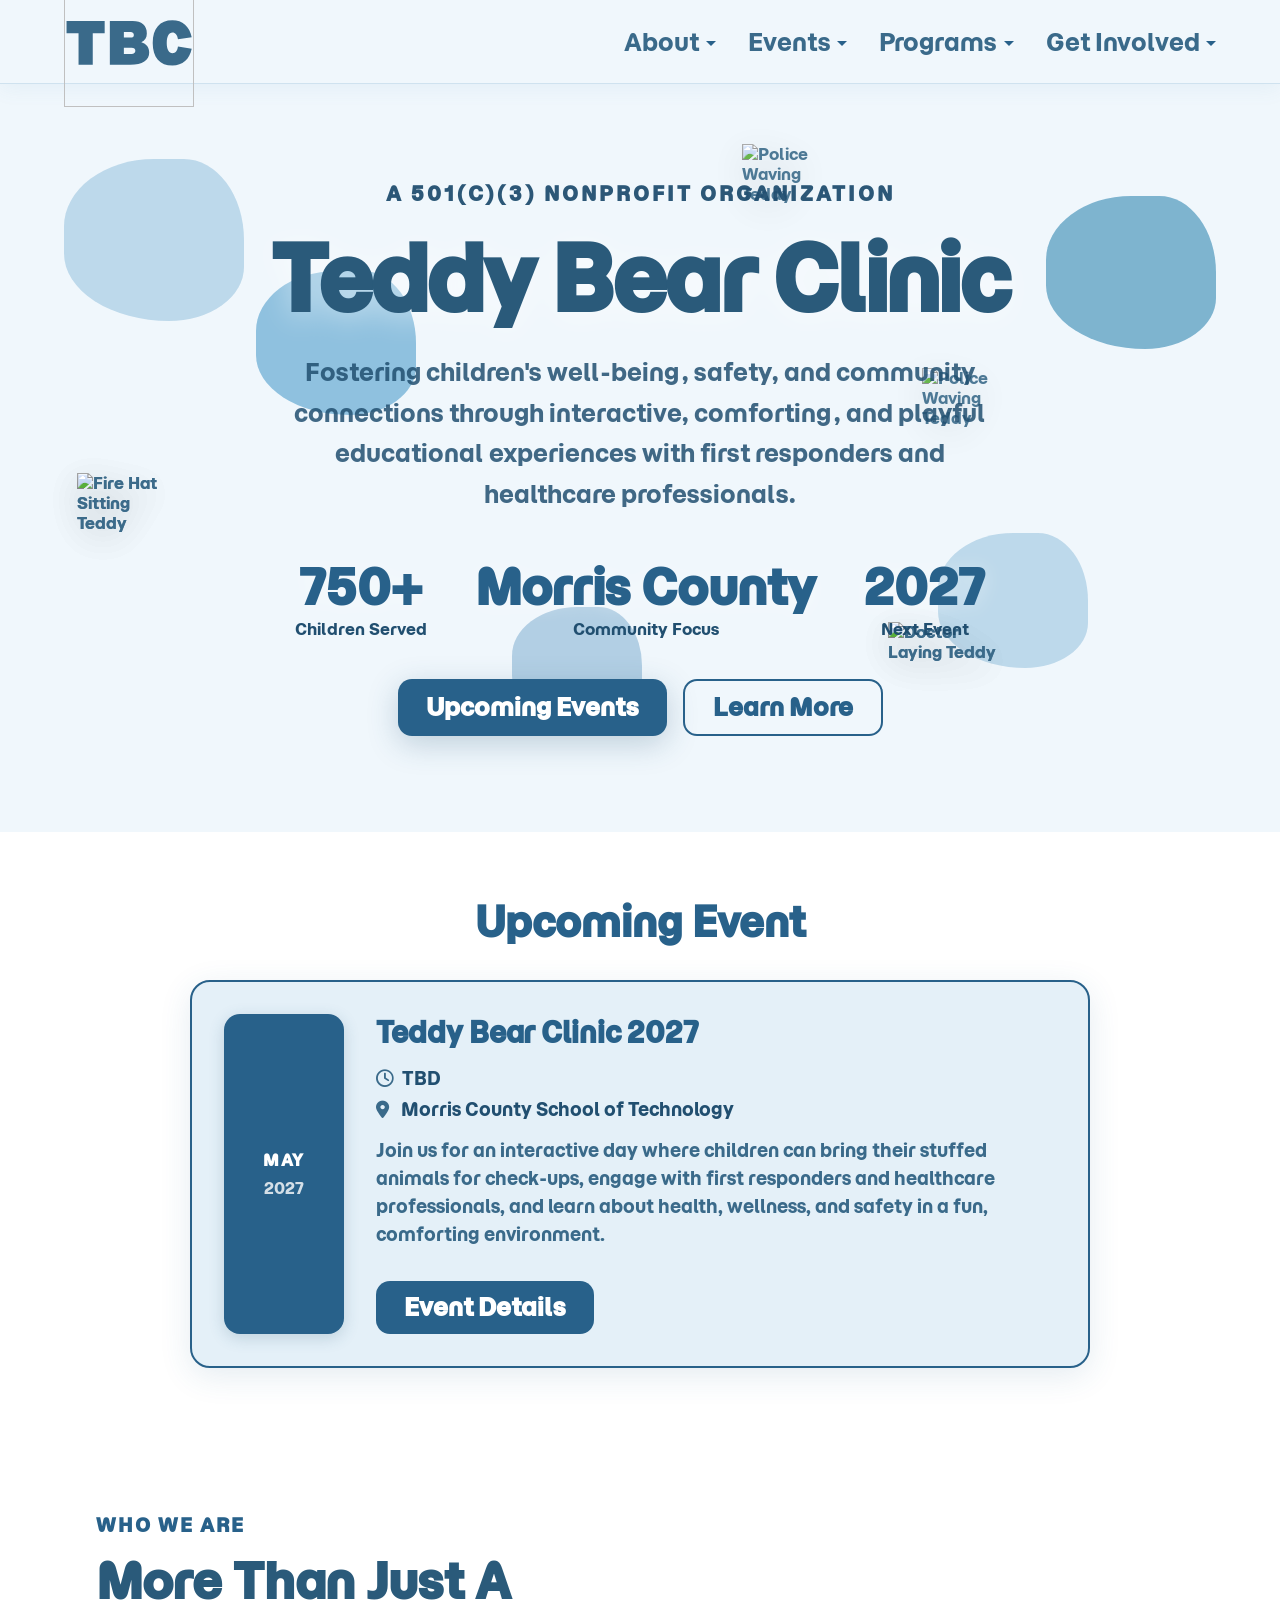
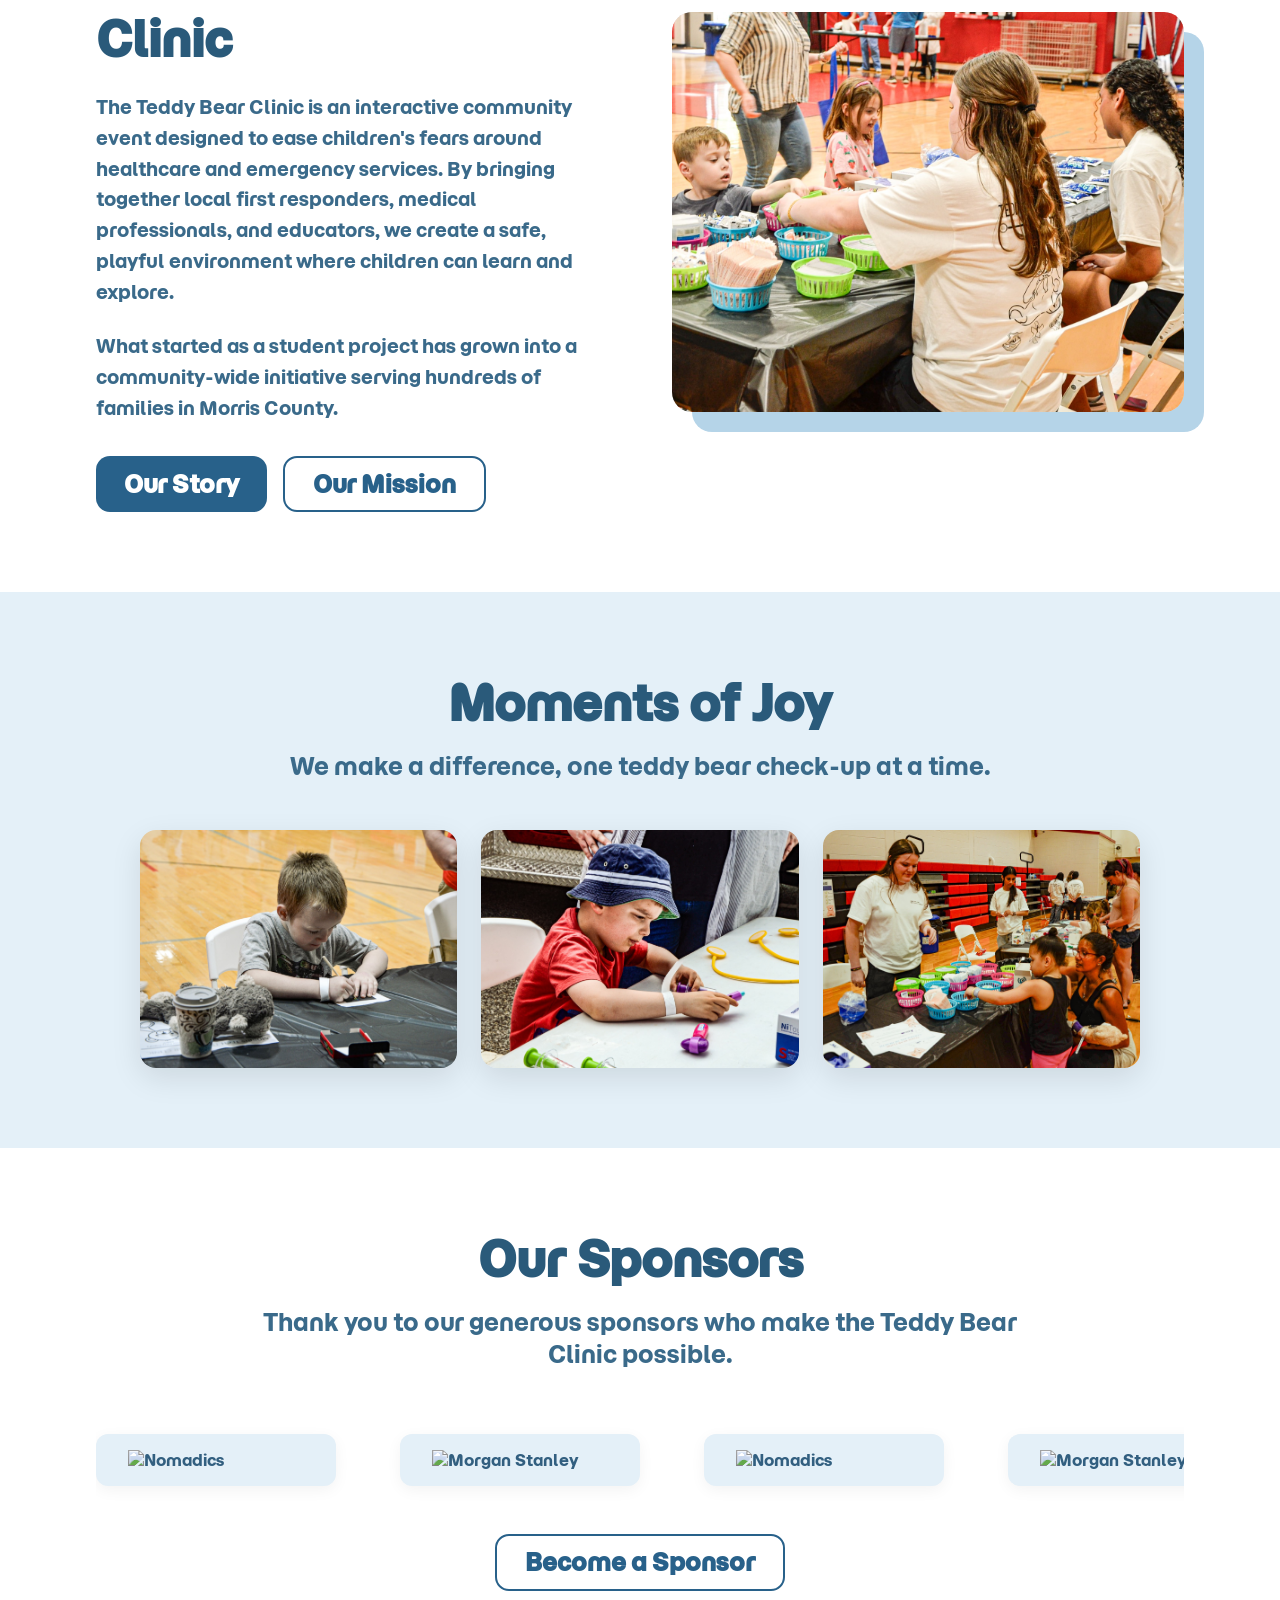
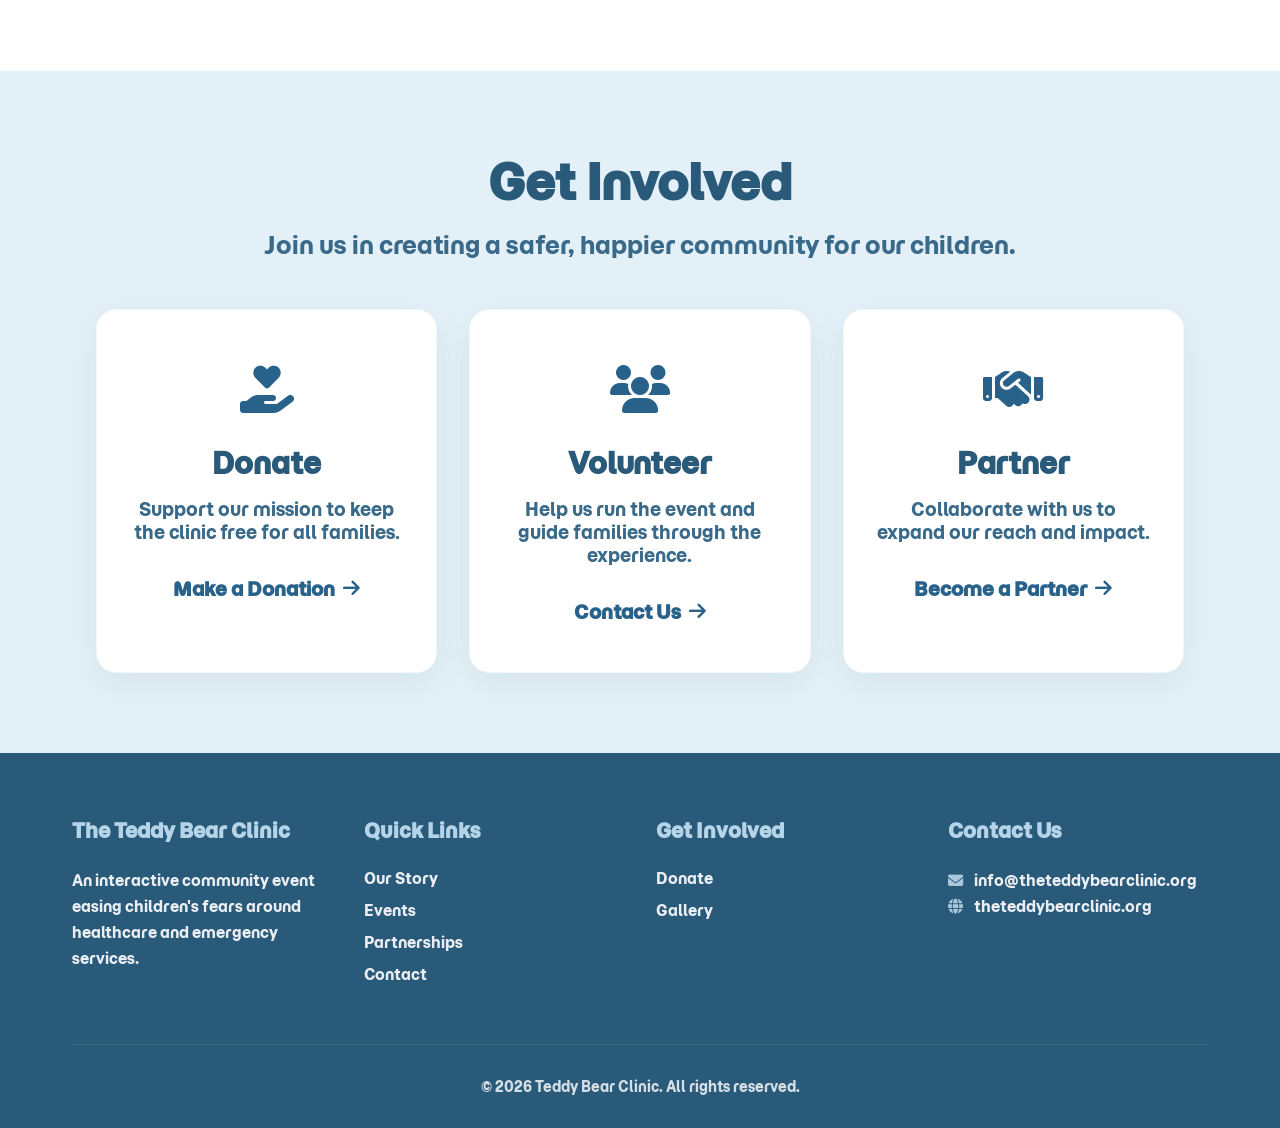
==== commit de700953: "Fix themed navbar logo rendering and timeline alignment" ====
--- a/templates/index.html
+++ b/templates/index.html
@@ -33,7 +33,10 @@
     <!-- Navigation Menu -->
     <nav>
         <a href="index.html" class="logo">
-            <img src="../static/assets/logo.svg" alt="The Teddy Bear Clinic Logo">
+            <svg viewBox="0 0 375 375" role="img" aria-label="The Teddy Bear Clinic Logo">
+                <use href="../static/assets/logo.svg#teddy-bear-clinic-logo"></use>
+            </svg>
+            <img src="../static/assets/logo-bears.svg" alt="" aria-hidden="true">
         </a>
 
         <!-- Hamburger Menu Button -->
--- a/static/css/style.css
+++ b/static/css/style.css
@@ -5,14 +5,15 @@
   --surface: #ffffff;
   --primary: #03045e;
   --secondary: #0077b6;
-  --accent: rgb(23, 155, 182);
+  --accent: #08687d;
   --accent-hover: #48cae4;
   --text: #03045e;
   --text-light: #ffffff;
   --border: #90e0ef;
 }
 
-/* NOTE: Page-specific theme variables have been moved to individual page CSS files */
+/* Page themes pair dark text/controls with pastel surfaces.
+   Check text and hover colors on each surface; pastel buttons use dark labels. */
 
 * {
   margin: 0;
@@ -30,7 +31,30 @@
 }
 
 body {
+  /* Shared components inherit the current page's palette. */
+  --bg: var(--theme-bg, #ade8f4);
+  --primary: var(--theme-dark, #03045e);
+  --secondary: var(--theme-text, #0077b6);
+  --accent: var(--theme-link, var(--theme-primary, #08687d));
+  --accent-hover: var(--theme-light, #48cae4);
+  --text: var(--theme-text, #03045e);
+  --border: var(--theme-border, #90e0ef);
+  --dark: var(--theme-dark, #03045e);
+
   font-family: "Momo Trust Display", sans-serif;
+  color: var(--text);
+}
+
+h1, h2, h3, h4, h5, h6 {
+  color: var(--primary);
+}
+
+a {
+  color: var(--accent);
+}
+
+a:hover {
+  color: var(--primary);
 }
 
 /* Font Awesome Icon Styling */
@@ -53,7 +77,7 @@
 .event-time i,
 .event-location i {
   margin-right: 0.5rem;
-  color: #5c7a5c;
+  color: var(--secondary);
 }
 
 .footer-section p i {
@@ -66,9 +90,9 @@
   padding: 1.5rem 5%;
   min-height: 84px;
   background: var(--theme-surface);
-  border-bottom: 1px solid #90e0ef33;
+  border-bottom: 1px solid color-mix(in srgb, var(--border) 20%, transparent);
   backdrop-filter: blur(15px);
-  box-shadow: 0 4px 20px rgba(0, 180, 216, 0.08);
+  box-shadow: 0 4px 20px color-mix(in srgb, var(--accent) 8%, transparent);
   margin-bottom: 0;
   position: relative;
   z-index: 100;
@@ -83,15 +107,19 @@
   width: 160px;
   flex: 0 0 160px;
   display: block;
-}
-
+  color: var(--text);
+}
+
+/* Keep the themed letters and bear artwork aligned. The bears use an img
+   so Safari resolves the SVG masks and filters inside their own document. */
+.logo svg,
 .logo img {
   position: absolute;
   left: 0;
   top: 50%;
   transform: translateY(-50%);
   height: 130px;
-  width: auto;
+  width: 130px;
   display: block;
 }
 
@@ -131,8 +159,8 @@
   min-width: 200px;
   padding: 0.5rem 0;
   box-shadow:
-    0 8px 32px rgba(0, 180, 216, 0.15),
-    0 4px 16px rgba(3, 4, 94, 0.1);
+    0 8px 32px color-mix(in srgb, var(--accent) 15%, transparent),
+    0 4px 16px color-mix(in srgb, var(--primary) 10%, transparent);
   opacity: 0;
   visibility: hidden;
   transform: translateX(-50%) translateY(-10px);
@@ -158,7 +186,7 @@
 }
 
 .dropdown-menu a:hover {
-  background: linear-gradient(90deg, rgba(173, 232, 244, 0.3) 0%, rgba(72, 202, 228, 0.2) 100%);
+  background: linear-gradient(90deg, color-mix(in srgb, var(--bg) 30%, transparent) 0%, color-mix(in srgb, var(--accent-hover) 20%, transparent) 100%);
   color: var(--accent);
   padding-left: 2rem;
   padding-right: 1rem;
@@ -615,14 +643,14 @@
 .hero .btn {
   background: var(--primary);
   color: var(--text-light);
-  box-shadow: 0 8px 30px rgba(3, 4, 94, 0.25);
+  box-shadow: 0 8px 30px color-mix(in srgb, var(--primary) 25%, transparent);
 }
 
 .hero .btn:hover {
   background: var(--secondary);
   color: var(--text-light);
   transform: translateY(-4px);
-  box-shadow: 0 12px 40px rgba(3, 4, 94, 0.3);
+  box-shadow: 0 12px 40px color-mix(in srgb, var(--primary) 30%, transparent);
 }
 
 .hero .btn-outline {
@@ -633,7 +661,7 @@
 }
 
 .hero .btn-outline:hover {
-  background: rgba(3, 4, 94, 0.1);
+  background: color-mix(in srgb, var(--primary) 10%, transparent);
   border-color: var(--secondary);
   color: var(--secondary);
 }
@@ -663,7 +691,7 @@
   background: var(--theme-surface);
   border-radius: 20px;
   padding: 2rem;
-  box-shadow: 0 8px 32px rgba(0, 180, 216, 0.12);
+  box-shadow: 0 8px 32px color-mix(in srgb, var(--accent) 12%, transparent);
   border: 2px solid var(--theme-primary);
 }
 
@@ -677,7 +705,7 @@
   border-radius: 16px;
   padding: 1.5rem 2rem;
   min-width: 120px;
-  box-shadow: 0 4px 16px rgba(3, 4, 94, 0.2);
+  box-shadow: 0 4px 16px color-mix(in srgb, var(--primary) 20%, transparent);
 }
 
 .event-month {
@@ -744,7 +772,7 @@
   display: block;
   width: 28px;
   height: 3px;
-  background: var(--primary);
+  background: var(--theme-text, var(--text));
   border-radius: 3px;
   position: relative;
   transition: background 0.3s;
@@ -757,7 +785,7 @@
   left: 0;
   width: 28px;
   height: 3px;
-  background: var(--primary);
+  background: var(--theme-text, var(--text));
   border-radius: 3px;
   transition:
     transform 0.3s,
@@ -847,7 +875,7 @@
     flex-direction: column;
     padding: 5rem 1.5rem 2rem;
     gap: 0;
-    box-shadow: -4px 0 30px rgba(3, 4, 94, 0.15);
+    box-shadow: -4px 0 30px color-mix(in srgb, var(--primary) 15%, transparent);
     transition: right 0.35s ease;
     overflow-y: auto;
     z-index: 9999;
@@ -859,7 +887,7 @@
 
   .nav-links li {
     width: 100%;
-    border-bottom: 1px solid var(--border);
+    border-bottom: 1px solid var(--theme-border, var(--border));
     list-style: none;
   }
 
@@ -896,7 +924,7 @@
     padding: 0;
     border: none;
     box-shadow: none;
-    background: rgba(173, 232, 244, 0.4);
+    background: color-mix(in srgb, var(--bg) 40%, transparent);
     border-radius: 8px;
     transition:
       max-height 0.3s ease,
@@ -933,7 +961,9 @@
     flex: 0 0 120px;
   }
 
+  .logo svg,
   .logo img {
+    width: 90px;
     height: 90px;
   }
 
@@ -1081,7 +1111,9 @@
     flex: 0 0 100px;
   }
 
+  .logo svg,
   .logo img {
+    width: 70px;
     height: 70px;
   }
 
@@ -1324,7 +1356,7 @@
   border-radius: 20px;
   padding: 2.5rem;
   text-align: center;
-  box-shadow: 0 4px 20px rgba(0, 180, 216, 0.1);
+  box-shadow: 0 4px 20px color-mix(in srgb, var(--accent) 10%, transparent);
   transition:
     transform 0.3s,
     box-shadow 0.3s;
@@ -1332,7 +1364,7 @@
 
 .mission-card:hover {
   transform: translateY(-8px);
-  box-shadow: 0 12px 40px rgba(0, 180, 216, 0.2);
+  box-shadow: 0 12px 40px color-mix(in srgb, var(--accent) 20%, transparent);
 }
 
 .card-icon {
@@ -1381,7 +1413,7 @@
 }
 
 .feature-item:hover {
-  background: linear-gradient(135deg, rgba(173, 232, 244, 0.3) 0%, rgba(255, 255, 255, 1) 100%);
+  background: linear-gradient(135deg, color-mix(in srgb, var(--bg) 30%, transparent) 0%, rgba(255, 255, 255, 1) 100%);
 }
 
 .feature-icon {
@@ -1412,7 +1444,7 @@
   background: var(--bg);
   border-radius: 16px;
   overflow: hidden;
-  box-shadow: 0 4px 15px rgba(0, 180, 216, 0.1);
+  box-shadow: 0 4px 15px color-mix(in srgb, var(--accent) 10%, transparent);
   transition: transform 0.3s;
 }
 
@@ -1548,7 +1580,7 @@
   padding: 1.5rem 2.5rem;
   border-radius: 12px;
   margin-bottom: 1rem;
-  box-shadow: 0 4px 15px rgba(0, 180, 216, 0.1);
+  box-shadow: 0 4px 15px color-mix(in srgb, var(--accent) 10%, transparent);
 }
 
 .publication-item p {
@@ -1715,14 +1747,14 @@
   background: var(--surface);
   border-radius: 20px;
   overflow: hidden;
-  box-shadow: 0 4px 20px rgba(0, 180, 216, 0.1);
+  box-shadow: 0 4px 20px color-mix(in srgb, var(--accent) 10%, transparent);
   border: 2px solid var(--theme-surface);
   transition: all 0.3s;
 }
 
 .team-card:hover {
   transform: translateY(-8px);
-  box-shadow: 0 12px 40px rgba(0, 180, 216, 0.2);
+  box-shadow: 0 12px 40px color-mix(in srgb, var(--accent) 20%, transparent);
 }
 
 .team-image {
@@ -1799,14 +1831,14 @@
 }
 
 .stat-item {
-  background: linear-gradient(135deg, var(--surface) 0%, rgba(173, 232, 244, 0.3) 100%);
+  background: linear-gradient(135deg, var(--surface) 0%, color-mix(in srgb, var(--bg) 30%, transparent) 100%);
   border-radius: 16px;
   padding: 1.25rem 1.5rem;
   text-align: center;
   border: 2px solid var(--border);
   flex: 0 0 auto;
   min-width: 150px;
-  box-shadow: 0 4px 20px rgba(0, 180, 216, 0.12);
+  box-shadow: 0 4px 20px color-mix(in srgb, var(--accent) 12%, transparent);
   transition: all 0.3s ease;
   position: relative;
   overflow: hidden;
@@ -1824,7 +1856,7 @@
 
 .stat-item:hover {
   transform: translateY(-5px);
-  box-shadow: 0 8px 30px rgba(0, 180, 216, 0.2);
+  box-shadow: 0 8px 30px color-mix(in srgb, var(--accent) 20%, transparent);
   border-color: var(--accent);
 }
 
@@ -1902,7 +1934,7 @@
   text-align: center;
   max-width: 800px;
   margin: 0 auto;
-  box-shadow: 0 8px 32px rgba(0, 180, 216, 0.12);
+  box-shadow: 0 8px 32px color-mix(in srgb, var(--accent) 12%, transparent);
   border: 2px solid var(--border);
 }
 
@@ -1934,6 +1966,13 @@
   flex: 0 0 350px;
 }
 
+img.mission-vision-image {
+  display: block;
+  width: 350px;
+  max-width: 100%;
+  height: auto;
+}
+
 .mission-vision-image .image-placeholder {
   min-height: 280px;
   border-radius: 20px;
@@ -1946,6 +1985,10 @@
   height: 100%;
   min-height: 280px;
   object-fit: cover;
+}
+
+.mission-vision-image .image-placeholder img,
+img.mission-vision-image {
   border-radius: 20px;
 }
 
@@ -1954,7 +1997,7 @@
   background: var(--surface);
   border-radius: 20px;
   padding: 2.5rem;
-  box-shadow: 0 8px 32px rgba(0, 180, 216, 0.12);
+  box-shadow: 0 8px 32px color-mix(in srgb, var(--accent) 12%, transparent);
   border: 2px solid var(--theme-primary);
 }
 
@@ -1980,7 +2023,7 @@
 
 .value-card:hover {
   border-color: var(--theme-hover);
-  box-shadow: 0 8px 30px rgba(0, 180, 216, 0.15);
+  box-shadow: 0 8px 30px color-mix(in srgb, var(--accent) 15%, transparent);
 }
 
 .value-card .card-icon {
@@ -2364,5 +2407,5 @@
   margin: 1.75rem auto 0;
   font-style: italic;
   font-weight: 600;
-  opacity: 0.8;
-}
+  color: var(--text);
+}
--- a/static/css/index.css
+++ b/static/css/index.css
@@ -0,0 +1,585 @@
+/* Home Page Specific Styles */
+
+/* Theme variables */
+.page-home {
+  --theme-primary: #28618a;
+  --theme-hover: #214f70;
+  --theme-light: #b5d4e8;
+  --theme-text: #3a6a8a;
+  --theme-dark: #2a5a7a;
+  --theme-bg: #f0f7fc;
+  --theme-bg-hero: #f0f7fc;
+  --theme-surface: #e4f0f8;
+  --theme-border: #b0d0e8;
+}
+
+/* Hero palette */
+.hero-palette-home {
+  background: var(--theme-bg-hero, #f0f7fc);
+}
+
+.blob-1,
+.blob-3 {
+  --blob-color: #b5d4e8;
+}
+
+.blob-4 {
+  --blob-color: #7eb8da;
+}
+
+.blob-6 {
+  --blob-color: #a8c8e0;
+}
+
+.blob-8 {
+  --blob-color: #6aa8c8;
+}
+
+body>section.hero.hero-palette-home {
+  background: var(--theme-bg-hero);
+}
+
+
+/* Navigation accent colors */
+.page-home nav {
+  background: var(--theme-bg-hero);
+  border-bottom-color: rgba(74, 138, 184, 0.2);
+  box-shadow: 0 4px 20px rgba(74, 138, 184, 0.08);
+}
+
+.page-home .nav-links li>a {
+  color: #3a6a8a;
+}
+
+.page-home .nav-links li>a:hover {
+  color: var(--theme-primary);
+}
+
+.page-home .dropdown-menu {
+  background: var(--theme-bg-hero);
+  border-color: var(--theme-primary);
+}
+
+.page-home .dropdown-menu a {
+  color: var(--theme-text);
+}
+
+.page-story .dropdown-menu a:hover {
+  background: linear-gradient(90deg, rgba(74, 138, 184, 0.15), rgba(126, 184, 218, 0.25));
+  color: var(--theme-primary);
+}
+
+.page-home .dropdown>a::after {
+  border-top-color: var(--theme-primary);
+}
+
+.page-home .btns .btn {
+  background: var(--theme-primary);
+  color: #ffffff;
+}
+
+.page-home .btns .btn:hover {
+  background: var(--theme-hover);
+}
+
+.page-home .section-title {
+  color: var(--theme-primary);
+}
+
+.page-home .section-title::after {
+  background: linear-gradient(90deg, var(--theme-light), var(--theme-primary));
+}
+
+/* Center labels even when a neighboring button wraps onto two lines. */
+.page-home .btn {
+  display: inline-flex;
+  align-items: center;
+  justify-content: center;
+  line-height: 1.2;
+}
+
+.page-home .btn:not(.btn-outline) {
+  background: var(--theme-primary);
+}
+
+.page-home .btn:not(.btn-outline):hover {
+  background: var(--theme-hover);
+}
+
+.page-home .event-calendar {
+  background: var(--theme-primary);
+}
+
+.page-home .event-details .btn {
+  background: var(--theme-primary);
+}
+
+.page-home .event-details .btn:hover {
+  background: var(--theme-hover);
+}
+
+.page-home .event-date h2 {
+  color: var(--theme-primary);
+}
+
+.page-home .event-details h3 {
+  color: var(--theme-primary);
+}
+
+.page-home .event-description {
+  color: var(--theme-text);
+}
+
+.page-home .event-time,
+.page-home .event-location {
+  color: var(--theme-hover);
+}
+
+.page-home .hero .btn:not(.btn-outline) {
+  background: var(--theme-primary);
+  color: #ffffff;
+}
+
+.page-home .hero .btn:not(.btn-outline):hover {
+  background: var(--theme-hover);
+  color: #ffffff;
+}
+
+.page-home .hero .btn-outline {
+  background: transparent !important;
+  color: var(--theme-primary);
+  border: 2px solid var(--theme-primary);
+}
+
+.page-home .hero .btn-outline:hover {
+  background: rgba(74, 124, 89, 0.15) !important;
+  color: var(--theme-text);
+  border-color: var(--theme-text);
+}
+
+.page-home .hero-tagline {
+  color: var(--theme-hover);
+}
+
+.page-home .hero-stat-number {
+  color: var(--theme-primary);
+}
+
+.page-home .hero-stat-label {
+  color: var(--theme-hover);
+}
+
+.page-home .hero h1 {
+  color: var(--theme-dark);
+}
+
+.page-home .hero-subtitle {
+  color: var(--theme-hover);
+}
+
+/* Component styles */
+.page-home .contact-info {
+  background: #ffffff;
+  border-color: var(--theme-primary);
+}
+
+.page-home .contact-text h4 {
+  color: var(--theme-primary);
+}
+
+.page-home .contact-text p {
+  color: var(--theme-text);
+}
+
+.page-home .social-links {
+  border-top-color: var(--theme-border);
+}
+
+.page-home .social-links h4 {
+  color: var(--theme-primary);
+}
+
+.page-home .social-icon {
+  background: linear-gradient(135deg, var(--theme-light) 0%, var(--theme-primary) 100%);
+  border-color: var(--theme-primary);
+}
+
+.page-home .social-icon:hover {
+  background: linear-gradient(135deg, var(--theme-hover) 0%, var(--theme-text) 100%);
+  border-color: var(--theme-text);
+}
+
+.page-home .contact-form-container {
+  background: #ffffff;
+  border-color: var(--theme-primary);
+}
+
+.page-home .lead-text {
+  color: var(--theme-text);
+}
+
+.page-home .pub-logo {
+  color: var(--theme-primary);
+  background: #ffffff;
+}
+
+.page-home .publication-item p {
+  color: var(--theme-hover);
+}
+
+.page-home .activity-card {
+  background: var(--theme-surface);
+}
+
+.page-home .activity-image {
+  background: linear-gradient(135deg, var(--theme-light) 0%, var(--theme-primary) 100%);
+}
+
+.page-home .activity-card h4 {
+  color: var(--theme-primary);
+}
+
+.page-home .activity-card p {
+  color: var(--theme-text);
+}
+
+.page-home .team-info h3 {
+  color: var(--theme-dark);
+}
+
+.page-home .team-role {
+  color: var(--theme-primary);
+}
+
+.page-home .team-bio {
+  color: var(--theme-text);
+}
+
+.page-home .founder-text h3 {
+  color: var(--theme-primary);
+}
+
+.page-home .founder-text p {
+  color: var(--theme-text);
+}
+
+.page-home .founder-signature {
+  color: var(--theme-dark);
+}
+
+/* Footer styles */
+.page-home .footer-section h4 {
+  color: var(--theme-light);
+}
+
+.page-home .footer-section p i {
+  color: var(--theme-light);
+}
+
+/* New Section Styles */
+.section-padding {
+  padding: 5rem 5%;
+}
+
+.alt-bg {
+  background-color: var(--theme-surface);
+}
+
+.text-center {
+  text-align: center;
+}
+
+.section-header {
+  margin-bottom: 3rem;
+  max-width: 800px;
+  margin-left: auto;
+  margin-right: auto;
+}
+
+.section-header h2 {
+  font-size: 3rem;
+  color: var(--theme-dark);
+  margin-bottom: 1rem;
+}
+
+.section-header p {
+  font-size: 1.5rem;
+  color: var(--theme-text);
+}
+
+/* About Section */
+.two-column-layout {
+  display: grid;
+  grid-template-columns: 1fr 1fr;
+  gap: 4rem;
+  align-items: center;
+}
+
+.about-text .eyebrow {
+  display: block;
+  font-size: 1.2rem;
+  font-weight: 700;
+  color: var(--theme-primary);
+  text-transform: uppercase;
+  letter-spacing: 2px;
+  margin-bottom: 1rem;
+}
+
+.about-text h2 {
+  font-size: 3rem;
+  color: var(--theme-dark);
+  margin-bottom: 1.5rem;
+  line-height: 1.2;
+}
+
+.about-text p {
+  font-size: 1.2rem;
+  color: var(--theme-text);
+  margin-bottom: 1.5rem;
+  line-height: 1.6;
+}
+
+.btn-group {
+  display: flex;
+  gap: 1rem;
+  margin-top: 2rem;
+}
+
+/* Override btn-outline specific for home page */
+.page-home .btn-outline {
+  background: transparent !important;
+  border: 2px solid var(--theme-primary);
+  color: var(--theme-primary) !important;
+}
+
+.page-home .btn-outline:hover {
+  background: var(--theme-primary) !important;
+  color: #fff !important;
+}
+
+.about-image .image-placeholder {
+  width: 100%;
+  height: 400px;
+  background: #e0e0e0;
+  border-radius: 20px;
+  overflow: hidden;
+  box-shadow: 20px 20px 0 var(--theme-light);
+}
+
+.about-image img {
+  width: 100%;
+  height: 100%;
+  object-fit: cover;
+}
+
+/* Gallery Preview */
+.gallery-grid-preview {
+  display: grid;
+  grid-template-columns: repeat(3, 1fr);
+  gap: 1.5rem;
+  max-width: 1000px;
+  margin: 0 auto;
+}
+
+.gallery-item {
+  aspect-ratio: 4/3;
+  border-radius: 16px;
+  overflow: hidden;
+  box-shadow: 0 10px 30px rgba(0, 0, 0, 0.1);
+  transition: transform 0.3s ease;
+}
+
+.gallery-item:hover {
+  transform: translateY(-10px);
+}
+
+.gallery-item img {
+  width: 100%;
+  height: 100%;
+  object-fit: cover;
+}
+
+@media (max-width: 768px) {
+  .gallery-grid-preview {
+    grid-template-columns: 1fr;
+    max-width: 400px;
+  }
+}
+
+/* Get Involved */
+.involve-grid {
+  display: grid;
+  grid-template-columns: repeat(auto-fit, minmax(280px, 1fr));
+  gap: 2rem;
+}
+
+.involve-card {
+  background: #fff;
+  padding: 3rem 2rem;
+  border-radius: 20px;
+  text-align: center;
+  box-shadow: 0 10px 30px rgba(74, 124, 89, 0.1);
+  transition: transform 0.3s ease;
+  border: 1px solid var(--theme-bg-hero);
+}
+
+.involve-card:hover {
+  transform: translateY(-5px);
+  border-color: var(--theme-primary);
+}
+
+.involve-card .card-icon {
+  font-size: 3rem;
+  color: var(--theme-primary);
+  margin-bottom: 1.5rem;
+}
+
+.involve-card .card-icon i {
+  color: var(--theme-primary);
+  /* Ensure icon color is correct */
+}
+
+.involve-card h3 {
+  font-size: 1.8rem;
+  color: var(--theme-dark);
+  margin-bottom: 1rem;
+}
+
+.involve-card p {
+  font-size: 1.1rem;
+  color: var(--theme-text);
+  margin-bottom: 2rem;
+}
+
+.link-arrow {
+  display: inline-flex;
+  align-items: center;
+  gap: 0.5rem;
+  color: var(--theme-primary);
+  font-weight: 700;
+  text-decoration: none;
+  font-size: 1.2rem;
+  transition: gap 0.3s ease;
+}
+
+.link-arrow:hover {
+  gap: 1rem;
+}
+
+/* Footer styles */
+.page-home .site-footer {
+  background: var(--theme-dark);
+}
+
+.page-home .footer-section h4 {
+  color: var(--theme-light);
+}
+
+.page-home .footer-section p i {
+  color: var(--theme-light);
+}
+
+.page-home .footer-section ul a:hover {
+  color: var(--theme-light);
+}
+
+.page-home .footer-bottom {
+  border-top-color: rgba(129, 176, 139, 0.2);
+}
+
+/* Responsive adjustments */
+@media (max-width: 900px) {
+  .two-column-layout {
+    grid-template-columns: 1fr;
+    gap: 2rem;
+  }
+
+  .section-header h2,
+  .about-text h2 {
+    font-size: 2.5rem;
+  }
+}
+
+/* Sponsors Carousel */
+.home-sponsors {
+  overflow: hidden;
+}
+
+.sponsors-carousel {
+  position: relative;
+  overflow: hidden;
+  padding: 1rem 0;
+}
+
+.sponsors-track {
+  display: flex;
+  gap: 4rem;
+  animation: scroll-sponsors 15s linear infinite;
+  width: max-content;
+}
+
+a.sponsor-item {
+  flex: 0 0 240px;
+  width: 240px;
+  display: flex;
+  align-items: center;
+  justify-content: center;
+  padding: 1rem 2rem;
+  background: var(--theme-surface);
+  border-radius: 12px;
+  box-shadow: 0 4px 15px rgba(0, 0, 0, 0.05);
+  transition: transform 0.3s ease, box-shadow 0.3s ease;
+  text-decoration: none;
+  box-sizing: border-box;
+}
+
+a.sponsor-item:hover {
+  transform: translateY(-5px);
+  box-shadow: 0 8px 25px rgba(0, 0, 0, 0.1);
+}
+
+.sponsor-item img {
+  display: block;
+  width: 100%;
+  max-width: 180px;
+  max-height: 80px;
+  height: auto;
+  object-fit: contain;
+  filter: grayscale(20%);
+  transition: filter 0.3s ease;
+}
+
+.sponsor-item:hover img {
+  filter: grayscale(0%);
+}
+
+@keyframes scroll-sponsors {
+  0% {
+    transform: translateX(0);
+  }
+  100% {
+    transform: translateX(-50%);
+  }
+}
+
+/* Pause animation on hover */
+.sponsors-carousel:hover .sponsors-track {
+  animation-play-state: paused;
+}
+
+@media (max-width: 768px) {
+  .sponsors-track {
+    gap: 2rem;
+  }
+  
+  .sponsor-item {
+    flex-basis: 200px;
+    width: 200px;
+    padding: 0.75rem 1.25rem;
+  }
+  
+  .sponsor-item img {
+    max-height: 60px;
+    max-width: 140px;
+  }
+}
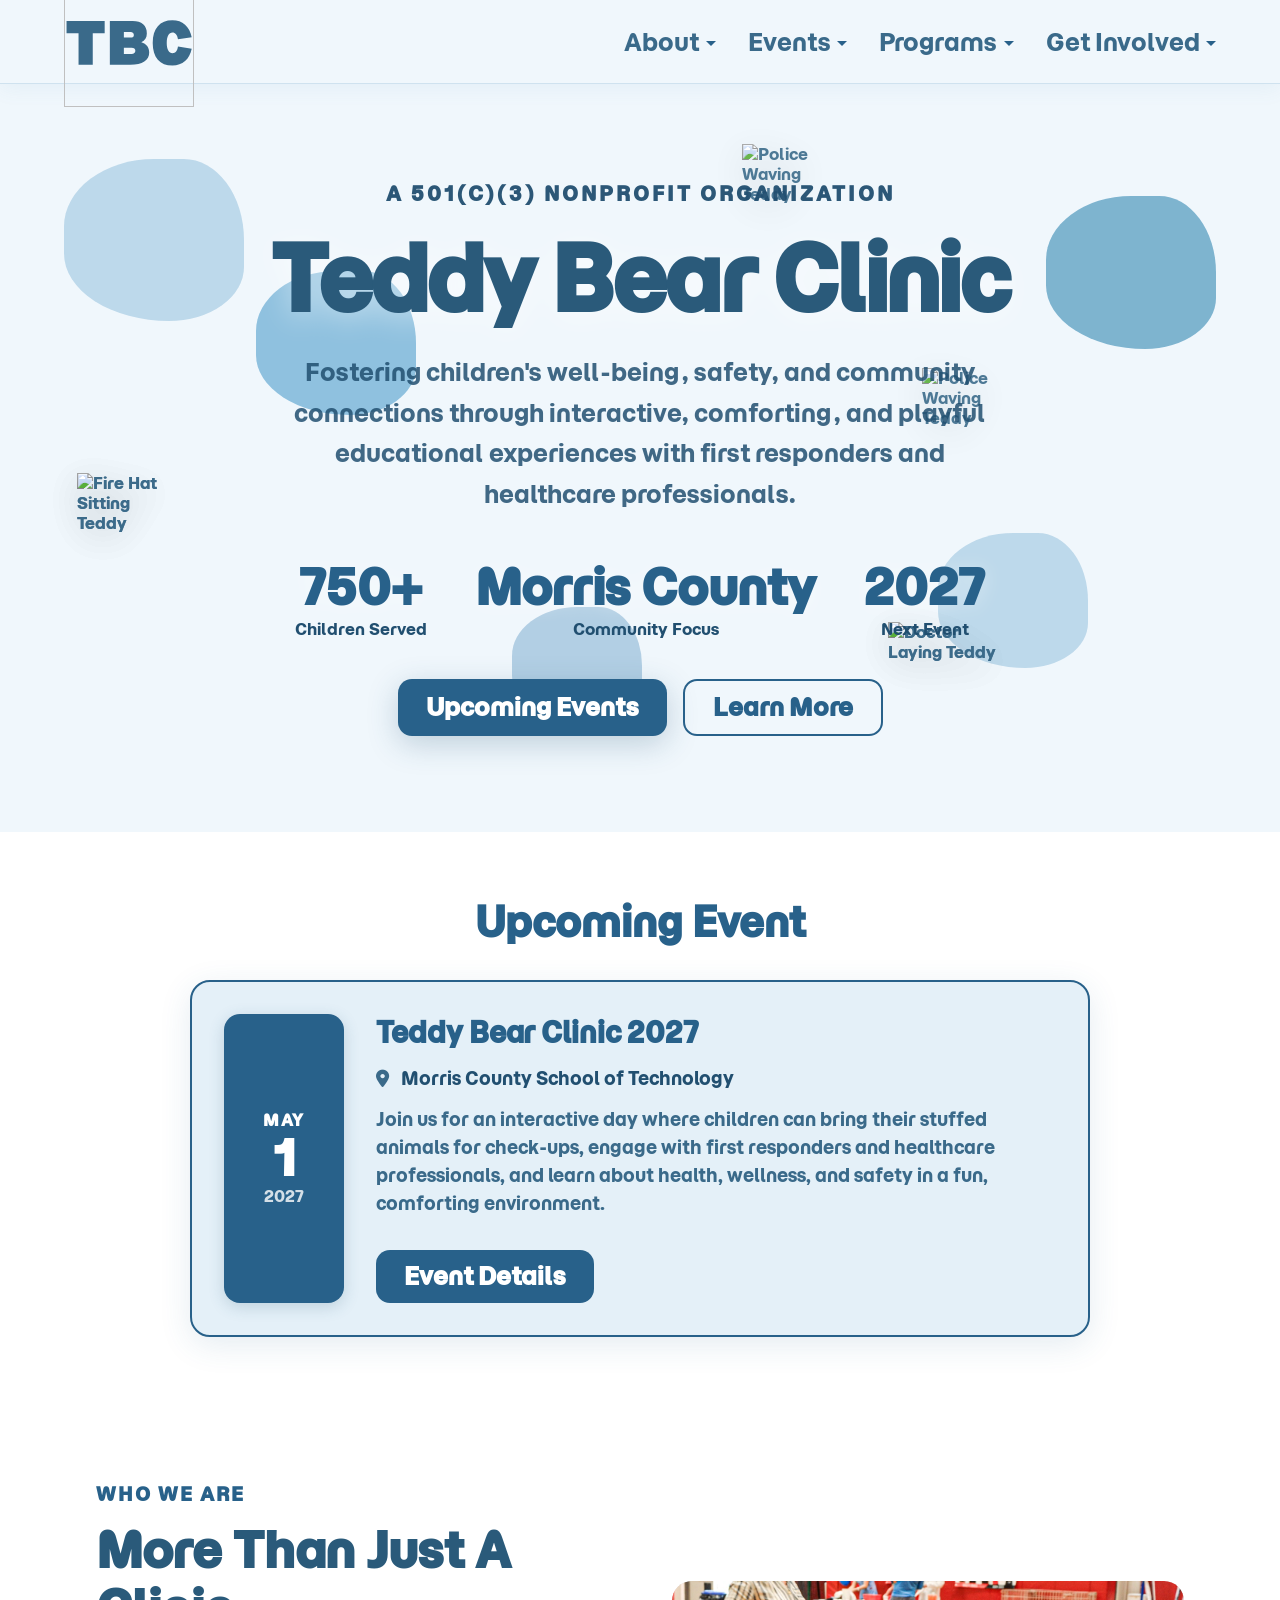
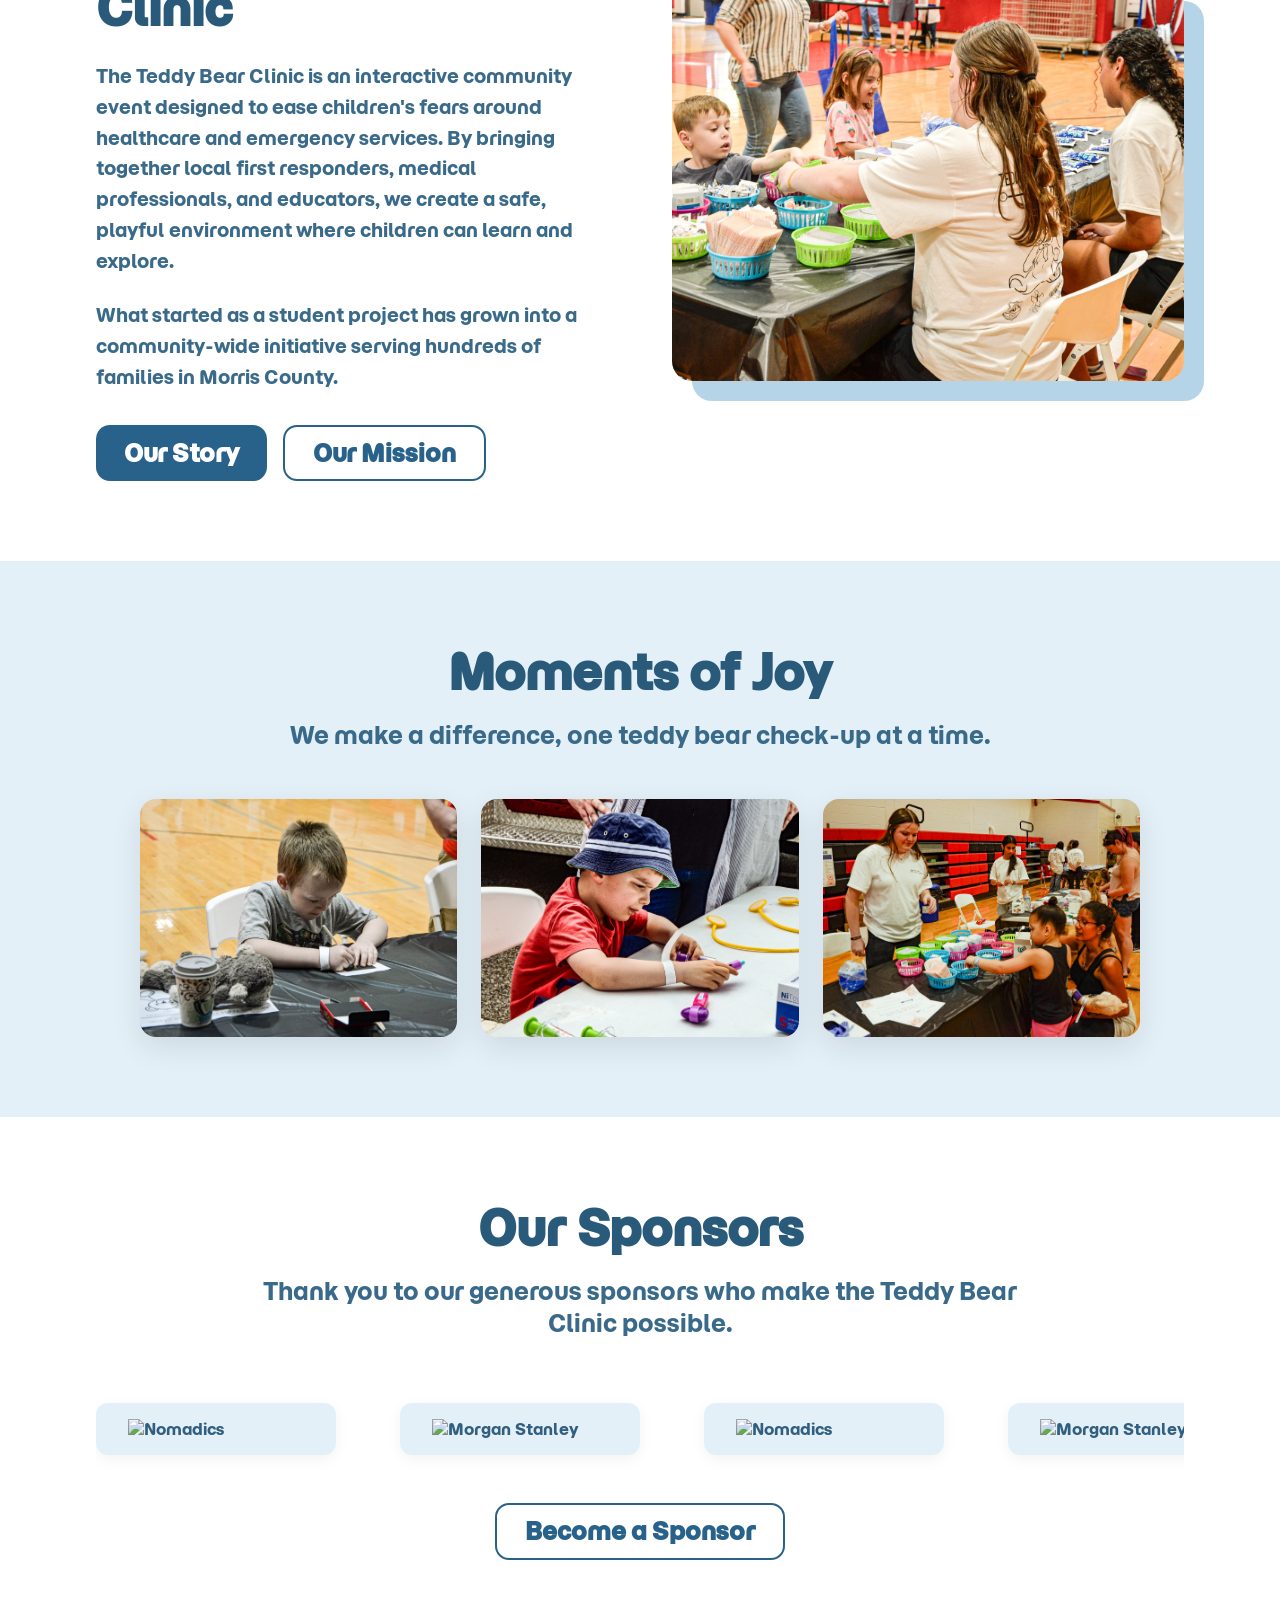
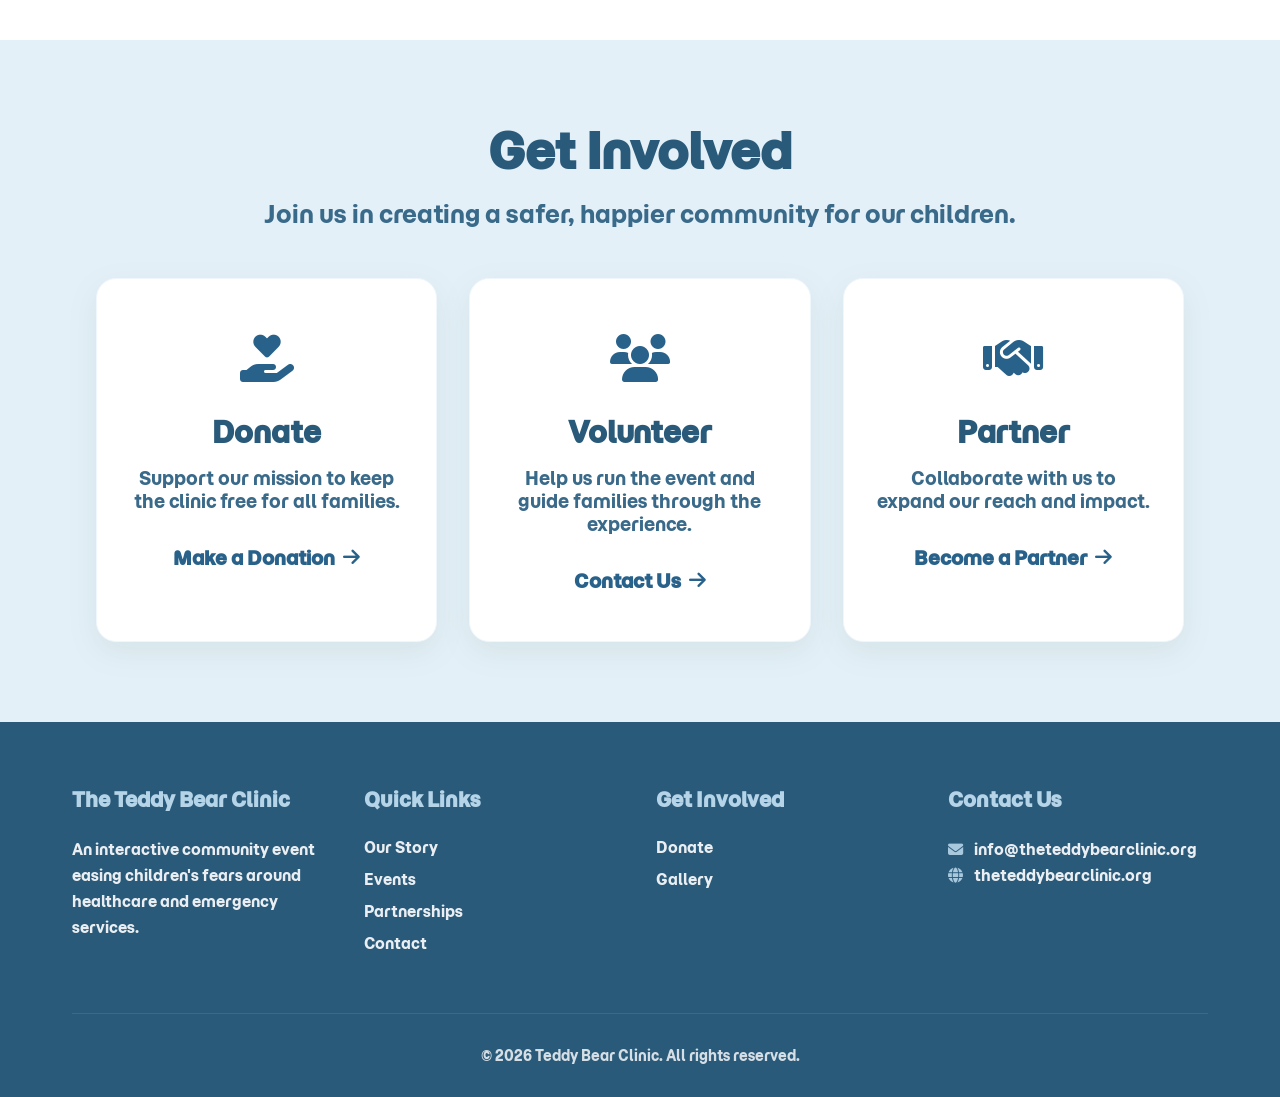
==== commit 7321d580: "Update event day" ====
--- a/templates/index.html
+++ b/templates/index.html
@@ -32,7 +32,7 @@
 <body class="page-home">
     <!-- Navigation Menu -->
     <nav>
-        <a href="index.html" class="logo">
+        <a href="/" class="logo">
             <svg viewBox="0 0 375 375" role="img" aria-label="The Teddy Bear Clinic Logo">
                 <use href="../static/assets/logo.svg#teddy-bear-clinic-logo"></use>
             </svg>
@@ -144,12 +144,12 @@
             <div class="event-card">
                 <div class="event-calendar">
                     <span class="event-month">MAY</span>
-                    <span class="event-day"></span>
+                    <span class="event-day">1</span>
                     <span class="event-year">2027</span>
                 </div>
                 <div class="event-details">
                     <h3>Teddy Bear Clinic 2027</h3>
-                    <p class="event-time"><i class="fa-regular fa-clock"></i>TBD</p>
+                    <!-- <p class="event-time"><i class="fa-regular fa-clock"></i>TBD</p> -->
                     <p class="event-location"><i class="fa-solid fa-location-dot"></i> Morris County School of
                         Technology</p>
                     <p class="event-description">Join us for an interactive day where children can bring their stuffed
--- a/static/css/style.css
+++ b/static/css/style.css
@@ -51,10 +51,6 @@
 
 a {
   color: var(--accent);
-}
-
-a:hover {
-  color: var(--primary);
 }
 
 /* Font Awesome Icon Styling */
--- a/static/css/index.css
+++ b/static/css/index.css
@@ -353,8 +353,7 @@
 }
 
 .page-home .btn-outline:hover {
-  background: var(--theme-primary) !important;
-  color: #fff !important;
+    background: rgba(74, 124, 89, 0.15) !important;
 }
 
 .about-image .image-placeholder {
